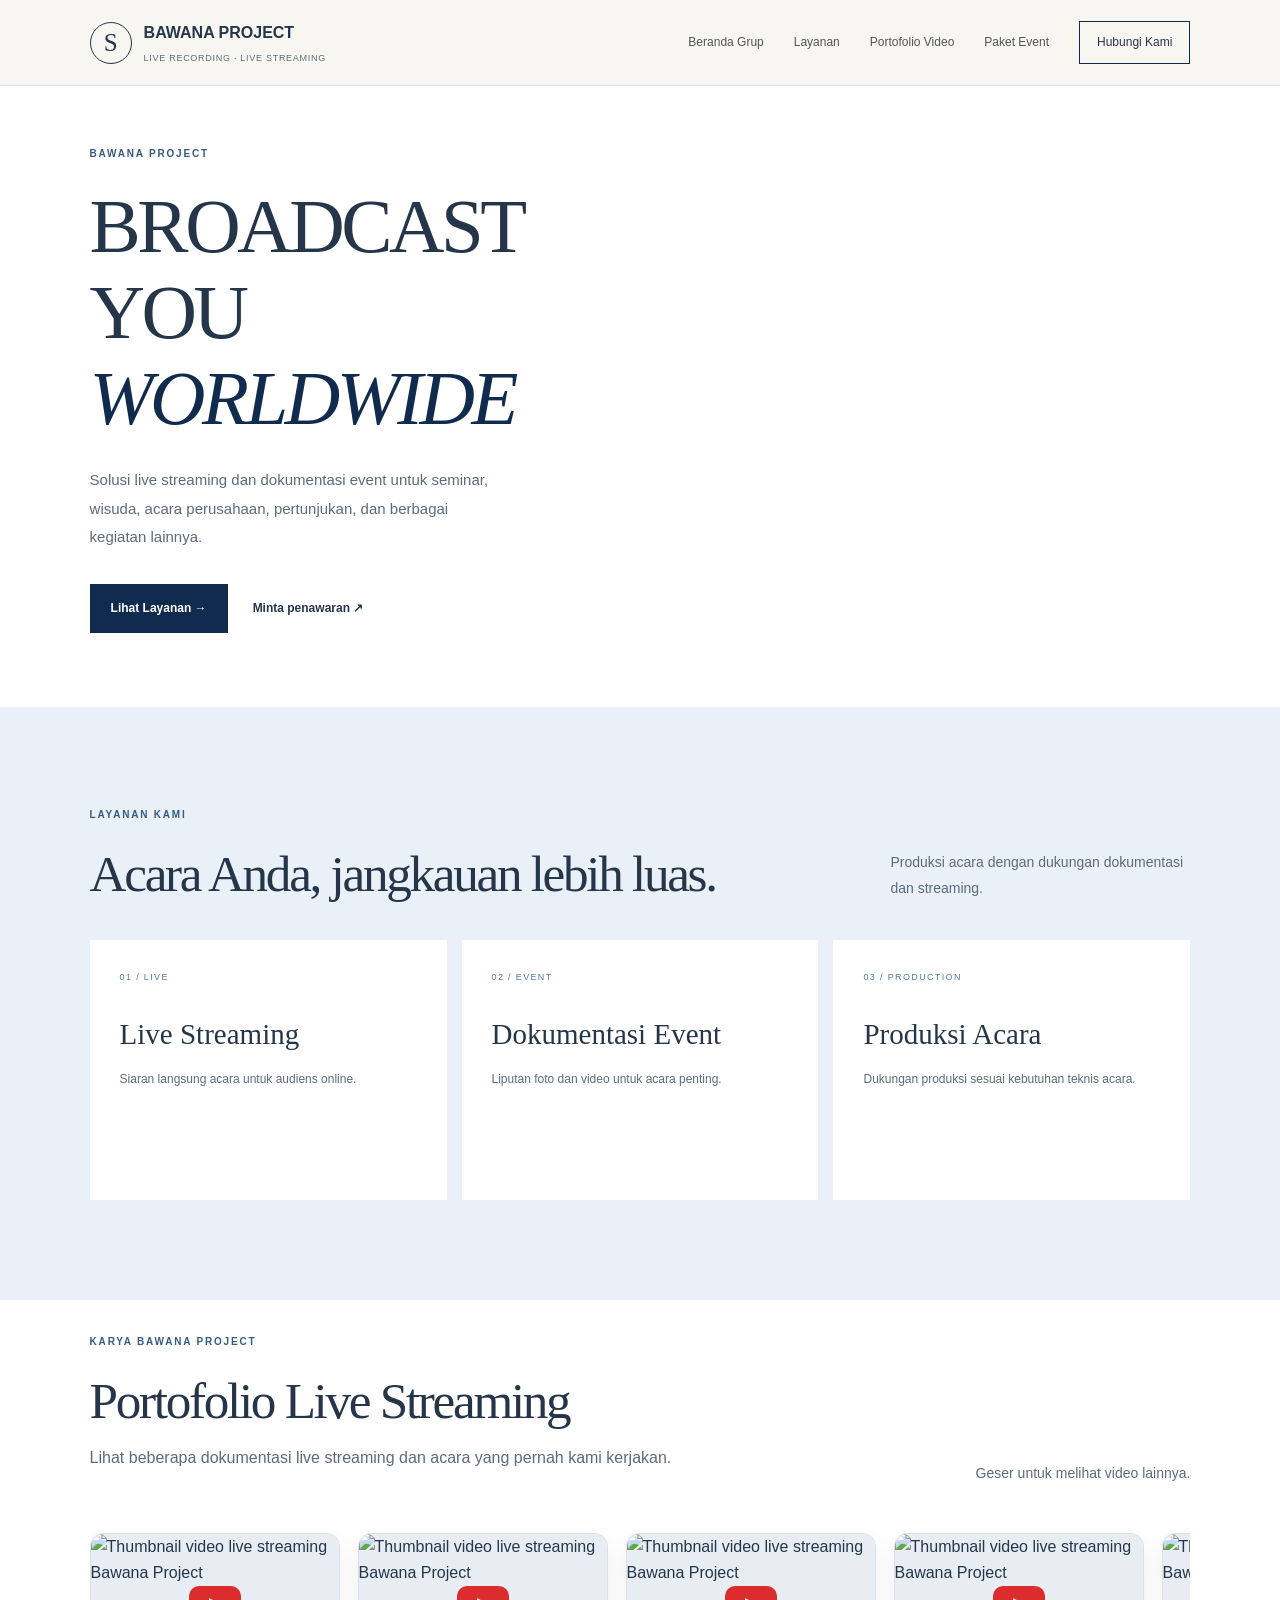
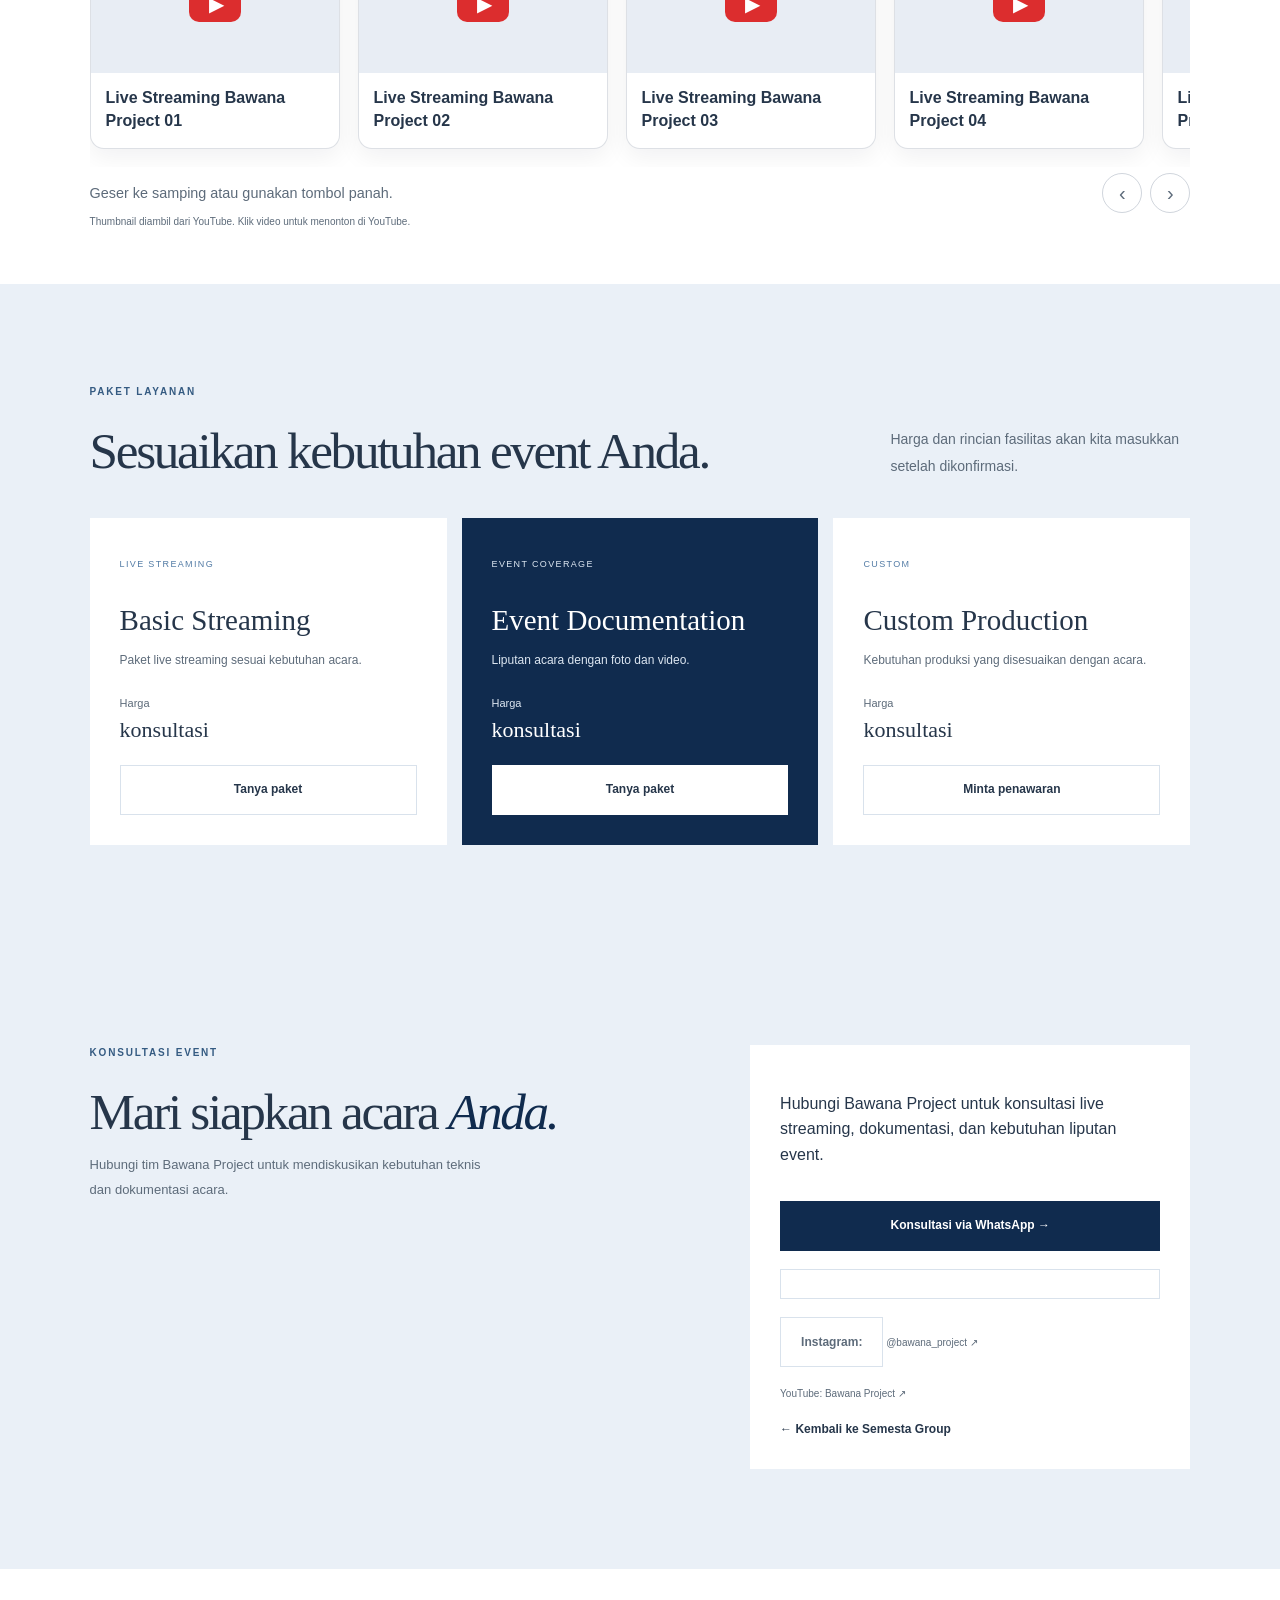
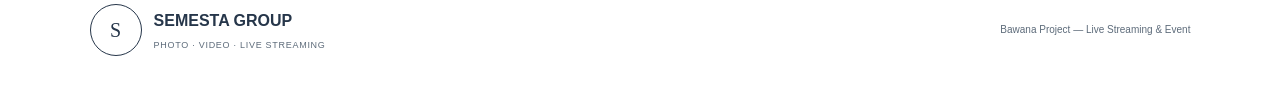
==== bawana-project.html @ 91c301d4 "Update bawana-project.html" ====
<!DOCTYPE html>
<html lang="id">
<head>
  <meta charset="UTF-8">
  <meta name="viewport" content="width=device-width, initial-scale=1.0">
  <meta name="description" content="Bawana Project — layanan live streaming dan dokumentasi event.">
  <title>Bawana Project | Semesta Group</title>
  <link rel="stylesheet" href="style.css">

  <style>
    /* Portofolio YouTube Bawana Project */
    .youtube-portfolio { padding-top: 34px; padding-bottom: 54px; }
    .youtube-portfolio .video-intro { max-width: 620px; color: var(--muted, #667085); }
    .youtube-carousel {
      display: grid;
      grid-auto-flow: column;
      grid-auto-columns: minmax(250px, 32%);
      gap: 18px;
      overflow-x: auto;
      overscroll-behavior-x: contain;
      scroll-snap-type: x mandatory;
      padding: 8px 2px 18px;
      scrollbar-width: thin;
      -webkit-overflow-scrolling: touch;
    }
    .youtube-card {
      min-width: 0;
      overflow: hidden;
      border: 1px solid rgba(100,116,139,.22);
      border-radius: 14px;
      background: var(--card, #fff);
      scroll-snap-align: start;
      box-shadow: 0 8px 24px rgba(15,23,42,.06);
      text-decoration: none;
      color: inherit;
      transition: transform .2s ease, box-shadow .2s ease;
    }
    .youtube-card:hover { transform: translateY(-3px); box-shadow: 0 12px 28px rgba(15,23,42,.12); }
    .youtube-thumb { position: relative; aspect-ratio: 16 / 9; background: #e8edf4; overflow: hidden; }
    .youtube-thumb img { display: block; width: 100%; height: 100%; object-fit: cover; }
    .youtube-play {
      position: absolute; left: 50%; top: 50%; transform: translate(-50%,-50%);
      display: grid; place-items: center; width: 52px; height: 36px;
      border-radius: 10px; background: rgba(220,38,38,.96); color: #fff;
      font-size: 20px; line-height: 1; padding-left: 3px;
    }
    .youtube-card-title { display: block; padding: 14px 15px 16px; font-weight: 600; line-height: 1.4; }
    .youtube-carousel-help { display: flex; align-items: center; justify-content: space-between; gap: 12px; margin-top: 6px; color: var(--muted, #667085); font-size: .9rem; }
    .youtube-arrows { display: flex; gap: 8px; }
    .youtube-arrow {
      width: 40px; height: 40px; border: 1px solid rgba(100,116,139,.3);
      border-radius: 50%; background: transparent; color: inherit; cursor: pointer; font-size: 20px;
    }
    .youtube-arrow:hover { background: rgba(100,116,139,.1); }
    @media (max-width: 760px) { .youtube-carousel { grid-auto-columns: minmax(245px, 78%); gap: 14px; } }
    @media (max-width: 420px) { .youtube-carousel { grid-auto-columns: 88%; } .youtube-portfolio { padding-top: 22px; padding-bottom: 36px; } }
  </style>

</head>
<body>
  <header class="site-header">
    <a class="brand" href="index.html">
      <span class="brand-mark">S</span>
      <span>
        <strong>BAWANA PROJECT</strong>
        <small>LIVE RECORDING · LIVE STREAMING</small>
      </span>
    </a>
    <nav class="nav">
      <a href="index.html">Beranda Grup</a>
      <a href="#layanan">Layanan</a>
      <a href="#video-portfolio">Portofolio Video</a>
      <a href="#paket">Paket Event</a>
      <a href="#kontak" class="nav-cta">Hubungi Kami</a>
    </nav>
  </header>

  <main>
    <section class="hero" id="home">
      <div class="hero-copy">
        <p class="eyebrow">BAWANA PROJECT</p>
        <h1>BROADCAST YOU <em>WORLDWIDE</em></h1>
        <p class="hero-text">
          Solusi live streaming dan dokumentasi event untuk seminar,
          wisuda, acara perusahaan, pertunjukan, dan berbagai kegiatan lainnya.
        </p>
        <div class="hero-actions">
          <a class="button button-dark" href="#paket">Lihat Layanan →</a>
          <a class="text-link" href="#kontak">Minta penawaran ↗</a>
        </div>
      </div>
    </section>

    <section class="services section-wrap" id="layanan">
      <div class="section-heading">
        <div>
          <p class="eyebrow">LAYANAN KAMI</p>
          <h2>Acara Anda, jangkauan lebih luas.</h2>
        </div>
        <p>Produksi acara dengan dukungan dokumentasi dan streaming.</p>
      </div>
      <div class="service-grid">
        <article class="service-card">
          <span class="service-number">01 / LIVE</span>
          <h3>Live Streaming</h3>
          <p>Siaran langsung acara untuk audiens online.</p>
        </article>
        <article class="service-card">
          <span class="service-number">02 / EVENT</span>
          <h3>Dokumentasi Event</h3>
          <p>Liputan foto dan video untuk acara penting.</p>
        </article>
        <article class="service-card">
          <span class="service-number">03 / PRODUCTION</span>
          <h3>Produksi Acara</h3>
          <p>Dukungan produksi sesuai kebutuhan teknis acara.</p>
        </article>
      </div>
    </section>


    <section class="youtube-portfolio section-wrap" id="video-portfolio">
      <div class="section-heading">
        <div>
          <p class="eyebrow">KARYA BAWANA PROJECT</p>
          <h2>Portofolio Live Streaming</h2>
          <p class="video-intro">Lihat beberapa dokumentasi live streaming dan acara yang pernah kami kerjakan.</p>
        </div>
        <p>Geser untuk melihat video lainnya.</p>
      </div>

      <div class="youtube-carousel" id="bawana-youtube-carousel" aria-label="Carousel video YouTube Bawana Project">
        <a class="youtube-card" href="https://www.youtube.com/live/eE0LtOuJT6Q" target="_blank" rel="noopener noreferrer" aria-label="Tonton video Bawana Project 1 di YouTube">
          <div class="youtube-thumb"><img src="https://i.ytimg.com/vi/eE0LtOuJT6Q/hqdefault.jpg" alt="Thumbnail video live streaming Bawana Project" loading="lazy"><span class="youtube-play" aria-hidden="true">▶</span></div>
          <span class="youtube-card-title">Live Streaming Bawana Project 01</span>
        </a>
        <a class="youtube-card" href="https://www.youtube.com/live/5gT1hQcssfA" target="_blank" rel="noopener noreferrer" aria-label="Tonton video Bawana Project 2 di YouTube">
          <div class="youtube-thumb"><img src="https://i.ytimg.com/vi/5gT1hQcssfA/hqdefault.jpg" alt="Thumbnail video live streaming Bawana Project" loading="lazy"><span class="youtube-play" aria-hidden="true">▶</span></div>
          <span class="youtube-card-title">Live Streaming Bawana Project 02</span>
        </a>
        <a class="youtube-card" href="https://www.youtube.com/live/FMZ47CprD5A" target="_blank" rel="noopener noreferrer" aria-label="Tonton video Bawana Project 3 di YouTube">
          <div class="youtube-thumb"><img src="https://i.ytimg.com/vi/FMZ47CprD5A/hqdefault.jpg" alt="Thumbnail video live streaming Bawana Project" loading="lazy"><span class="youtube-play" aria-hidden="true">▶</span></div>
          <span class="youtube-card-title">Live Streaming Bawana Project 03</span>
        </a>
        <a class="youtube-card" href="https://www.youtube.com/live/AL-hI0EH97g" target="_blank" rel="noopener noreferrer" aria-label="Tonton video Bawana Project 4 di YouTube">
          <div class="youtube-thumb"><img src="https://i.ytimg.com/vi/AL-hI0EH97g/hqdefault.jpg" alt="Thumbnail video live streaming Bawana Project" loading="lazy"><span class="youtube-play" aria-hidden="true">▶</span></div>
          <span class="youtube-card-title">Live Streaming Bawana Project 04</span>
        </a>
        <a class="youtube-card" href="https://www.youtube.com/live/_Sm9n9wt8pc" target="_blank" rel="noopener noreferrer" aria-label="Tonton video Bawana Project 5 di YouTube">
          <div class="youtube-thumb"><img src="https://i.ytimg.com/vi/_Sm9n9wt8pc/hqdefault.jpg" alt="Thumbnail video live streaming Bawana Project" loading="lazy"><span class="youtube-play" aria-hidden="true">▶</span></div>
          <span class="youtube-card-title">Live Streaming Bawana Project 05</span>
        </a>
        <a class="youtube-card" href="https://www.youtube.com/live/LQmmUTZs708" target="_blank" rel="noopener noreferrer" aria-label="Tonton video Bawana Project 6 di YouTube">
          <div class="youtube-thumb"><img src="https://i.ytimg.com/vi/LQmmUTZs708/hqdefault.jpg" alt="Thumbnail video live streaming Bawana Project" loading="lazy"><span class="youtube-play" aria-hidden="true">▶</span></div>
          <span class="youtube-card-title">Live Streaming Bawana Project 06</span>
        </a>
      </div>
      <div class="youtube-carousel-help">
        <span>Geser ke samping atau gunakan tombol panah.</span>
        <div class="youtube-arrows">
          <button class="youtube-arrow" type="button" data-scroll="-1" aria-label="Geser video ke kiri">‹</button>
          <button class="youtube-arrow" type="button" data-scroll="1" aria-label="Geser video ke kanan">›</button>
        </div>
      </div>
      <p class="form-note">Thumbnail diambil dari YouTube. Klik video untuk menonton di YouTube.</p>
    </section>

    <section class="packages section-wrap" id="paket">
      <div class="section-heading">
        <div>
          <p class="eyebrow">PAKET LAYANAN</p>
          <h2>Sesuaikan kebutuhan event Anda.</h2>
        </div>
        <p>Harga dan rincian fasilitas akan kita masukkan setelah dikonfirmasi.</p>
      </div>
      <div class="package-grid">
        <article class="package-card">
          <p class="package-type">LIVE STREAMING</p>
          <h3>Basic Streaming</h3>
          <p class="package-desc">Paket live streaming sesuai kebutuhan acara.</p>
          <div class="price">Harga <strong>konsultasi</strong></div>
          <a class="button button-outline" href="#kontak">Tanya paket</a>
        </article>
        <article class="package-card featured">
          <p class="package-type">EVENT COVERAGE</p>
          <h3>Event Documentation</h3>
          <p class="package-desc">Liputan acara dengan foto dan video.</p>
          <div class="price">Harga <strong>konsultasi</strong></div>
          <a class="button button-light" href="#kontak">Tanya paket</a>
        </article>
        <article class="package-card">
          <p class="package-type">CUSTOM</p>
          <h3>Custom Production</h3>
          <p class="package-desc">Kebutuhan produksi yang disesuaikan dengan acara.</p>
          <div class="price">Harga <strong>konsultasi</strong></div>
          <a class="button button-outline" href="#kontak">Minta penawaran</a>
        </article>
      </div>
    </section>

    <section class="contact section-wrap" id="kontak">
      <div class="contact-copy">
        <p class="eyebrow">KONSULTASI EVENT</p>
        <h2>Mari siapkan acara <em>Anda.</em></h2>
        <p>Hubungi tim Bawana Project untuk mendiskusikan kebutuhan teknis dan dokumentasi acara.</p>
      </div>
      <div class="booking-form">
  <p>
    Hubungi Bawana Project untuk konsultasi live streaming,
    dokumentasi, dan kebutuhan liputan event.
  </p>

  <a class="button button-dark"
     href="https://wa.me/6285973272829?text=Halo%20Bawana%20Project%2C%20saya%20ingin%20konsultasi%20layanan%20live%20streaming%20atau%20liputan%20event."
     target="_blank"
     rel="noopener noreferrer">
    Konsultasi via WhatsApp →
  </a>

  <a class="button button-outline" href="index.html">
    
<p class="form-note">
  Instagram:
  <a href="https://www.instagram.com/bawana_project/"
     target="_blank" rel="noopener noreferrer">
    @bawana_project ↗
  </a>
</p>

<p class="form-note">
  YouTube:
  <a href="https://youtube.com/@bawanapro?si=ebQYCK9E2S5yiEsi"
     target="_blank" rel="noopener noreferrer">
    Bawana Project ↗
  </a>
</p>
<!-- Tombol kembali -->
  <a class="text-link" href="index.html">
    ← Kembali ke Semesta Group
  </a>
</div>
    </section>
  </main>

  <footer class="site-footer">
    <a class="brand brand-footer" href="index.html">
      <span class="brand-mark">S</span>
      <span><strong>SEMESTA GROUP</strong><small>PHOTO · VIDEO · LIVE STREAMING</small></span>
    </a>
    <p>Bawana Project — Live Streaming & Event</p>
  </footer>

  <script>
    (function () {
      const carousel = document.getElementById('bawana-youtube-carousel');
      if (!carousel) return;
      document.querySelectorAll('.youtube-arrow').forEach(function (button) {
        button.addEventListener('click', function () {
          const firstCard = carousel.querySelector('.youtube-card');
          const amount = firstCard ? firstCard.getBoundingClientRect().width + 18 : 300;
          carousel.scrollBy({ left: Number(button.dataset.scroll) * amount, behavior: 'smooth' });
        });
      });
    })();
  </script>

</body>
</html>
---- style.css ----
*{box-sizing:border-box} :root{--ink:#26364A;--muted:#5D6B7A;--paper:#FFFFFF;--white:#fff;--accent:#102B4E;--line:#D9E2EC;--serif:"Playfair Display",Georgia,serif;--sans:"DM Sans",Arial,sans-serif}html{scroll-behavior:smooth;scroll-padding-top:90px}body{margin:0;background:var(--paper);color:var(--ink);font-family:var(--sans);line-height:1.6}a{color:inherit;text-decoration:none}.site-header{height:86px;padding:0 7vw;display:flex;align-items:center;justify-content:space-between;border-bottom:1px solid var(--line);background:rgba(247,246,241,.95);position:sticky;top:0;z-index:20;backdrop-filter:blur(12px)}.brand{display:flex;align-items:center;gap:12px}.brand-mark{width:42px;height:42px;display:grid;place-items:center;border:1px solid var(--ink);border-radius:50%;font-family:var(--serif);font-size:25px}.
.brand strong {
  display: block;
  font-size: 22px;
  font-weight: 700;
  line-height: 1.2;
  letter-spacing: .10em;
  color: #102B4E;
}

.brand small {
  display: block;
  font-size: 9px;
  color: #5D6B7A;
  margin-top: 6px;
  line-height: 1.5;
  letter-spacing: .08em;
}
.nav{display:flex;align-items:center;gap:30px;font-size:12px}.nav a:not(.nav-cta){color:#53564f}.nav a:hover,.text-link:hover{opacity:.65}.nav-cta{border:1px solid var(--ink);padding:11px 17px}.menu-toggle{display:none;border:0;background:none;font-size:25px}.hero{display:grid;grid-template-columns:1fr 1fr;min-height:620px;padding:60px 7vw 74px;gap:7%;align-items:center}.hero-copy{max-width:540px}.eyebrow{font-size:10px;letter-spacing:.18em;font-weight:700;color:#6d7564;margin:0 0 22px}.eyebrow span,.label-dot{display:inline-block;width:7px;height:7px;background:#8d9b7b;border-radius:50%;margin-right:8px}.hero h1,.intro h2,.section-heading h2,.testimonial h2,.contact h2,.location-band h2{font-family:var(--serif);font-weight:500;letter-spacing:-.045em;line-height:1.12}.hero h1{font-size:clamp(48px,6vw,82px);margin:0 0 24px}.hero h1 em,.intro h2 em,.contact h2 em{font-weight:500;color:#7d8b6d}.hero-text{font-size:15px;line-height:1.9;color:var(--muted);max-width:400px}.hero-actions{display:flex;align-items:center;gap:25px;margin-top:32px}.button{display:inline-flex;align-items:center;justify-content:center;gap:20px;padding:14px 20px;font-family:var(--sans);font-size:12px;font-weight:600;border:1px solid transparent;cursor:pointer;transition:transform .2s,background .2s}.button:hover{transform:translateY(-2px)}.button-dark{background:var(--ink);color:white}.button-light{background:var(--paper);color:var(--ink)}.button-outline{border-color:var(--line);background:transparent}.text-link{font-size:12px;font-weight:600}.hero-note{display:flex;align-items:center;gap:13px;margin-top:55px;font-size:9px;letter-spacing:.16em;color:var(--muted)}.note-line{width:35px;height:1px;background:#9a9d92}.hero-art{position:relative;padding:0 18px 22px 0}.hero-image{width:100%;height:470px;object-fit:cover;display:block;filter:saturate(.8)}.hero-art:after{content:"";position:absolute;right:0;bottom:0;width:70%;height:70%;border:1px solid #b7bcae;z-index:-1}.image-label{position:absolute;bottom:0;left:-18px;background:var(--white);padding:14px 18px;font-size:9px;letter-spacing:.12em}.hero-stamp{position:absolute;top:22px;right:-18px;background:#b9c4ab;color:#30382b;border-radius:50%;width:74px;height:74px;display:grid;place-content:center;text-align:center;font-family:var(--serif);font-size:30px;line-height:.85;transform:rotate(10deg)}.hero-stamp small{font:7px var(--sans);letter-spacing:.15em;margin-top:7px}.section-wrap{padding:100px 7vw}.intro{border-top:1px solid var(--line);border-bottom:1px solid var(--line)}.intro-grid{display:grid;grid-template-columns:1.1fr .8fr;gap:12%;align-items:end}.intro h2,.section-heading h2,.testimonial h2,.contact h2,.location-band h2{font-size:clamp(34px,4vw,54px);margin:0}.intro-grid>p,.section-heading>p{color:var(--muted);font-size:14px;line-height:1.9;margin:0}.services{background:#eeeee7}.section-heading{display:flex;align-items:end;justify-content:space-between;gap:35px;margin-bottom:38px}.section-heading>p{max-width:300px}.service-grid{display:grid;grid-template-columns:repeat(3,1fr);gap:15px}.service-card{background:var(--paper);padding:30px;min-height:260px;display:flex;flex-direction:column}.service-number,.package-type{font-size:9px;letter-spacing:.15em;color:#7c856e}.service-card h3,.package-card h3{font-family:var(--serif);font-size:29px;font-weight:500;margin:27px 0 10px}.service-card p,.package-desc{font-size:12px;line-height:1.9;color:var(--muted);margin:0 0 24px}.service-card a{font-size:11px;font-weight:700;margin-top:auto}.portfolio-grid{display:grid;grid-template-columns:1.15fr 1fr 1fr;gap:17px}.work{position:relative;min-height:270px;overflow:hidden;background:#ddd}.work-tall{min-height:470px;grid-row:span 2}.work img{width:100%;height:100%;min-height:270px;position:absolute;inset:0;object-fit:cover;transition:transform .5s;filter:saturate(.78)}.work-tall img{min-height:470px}.work:hover img{transform:scale(1.04)}.work:after{content:"";position:absolute;inset:35% 0 0;background:linear-gradient(transparent,rgba(0,0,0,.65))}.work-caption{position:absolute;bottom:22px;left:22px;z-index:1;color:white}.work-caption span{font-size:9px;letter-spacing:.15em}.work-caption h3{font-family:var(--serif);font-weight:500;font-size:23px;margin:5px 0 0}.packages{background:#eeeee7}.package-grid{display:grid;grid-template-columns:repeat(3,1fr);gap:15px}.package-card{background:var(--paper);padding:30px;min-height:300px;display:flex;flex-direction:column}.package-card h3{margin:17px 0 8px}.price{font-size:11px;color:var(--muted);margin-top:auto;margin-bottom:18px}.price strong{display:block;font-size:22px;color:var(--ink);font-family:var(--serif);font-weight:500}.package-card .button{width:100%}.package-card.featured{background:#273027;color:white}.featured .package-type,.featured .package-desc,.featured .price{color:#c7cdbf}.featured .price strong{color:white}.testimonial{text-align:center}.testimonial h2{max-width:700px;margin:0 auto 35px}.quote-card{max-width:650px;margin:auto;padding:38px 30px;background:#eeeee7}.quote-mark{font:60px var(--serif);color:#879477;line-height:1}.quote-card blockquote{font:22px/1.6 var(--serif);margin:10px 0 20px}.quote-author{font-size:11px;font-weight:700}.quote-author span{font-weight:400;color:var(--muted)}.small-note{font-size:10px;color:var(--muted);margin-top:15px}.contact{background:#e8e9e0;display:grid;grid-template-columns:1fr .8fr;gap:10%;align-items:start}.contact-copy>p:not(.eyebrow){font-size:13px;color:var(--muted);max-width:400px;line-height:1.9}.contact-details{display:flex;gap:40px;margin-top:40px;flex-wrap:wrap}.contact-details p{margin:0}.contact-details span,.contact-details strong{display:block}.contact-details span{font-size:9px;letter-spacing:.14em;color:#6d7564;margin-bottom:7px}.contact-details strong{font-size:12px}.booking-form{background:var(--paper);padding:30px;display:grid;gap:18px}.booking-form label{font-size:11px;font-weight:600;display:grid;gap:8px}.booking-form input,.booking-form select,.booking-form textarea{width:100%;font:12px var(--sans);padding:12px;border:1px solid var(--line);background:#fff;color:var(--ink);border-radius:0}.booking-form input:focus,.booking-form select:focus,.booking-form textarea:focus{outline:1px solid #89957b}.form-submit{width:100%}.form-note{font-size:10px;color:var(--muted);margin:0;line-height:1.7}.location-band{padding:55px 7vw;background:#293128;color:white;display:flex;align-items:center;justify-content:space-between;gap:25px}.location-band .eyebrow{color:#c7d0bc}.location-band h2{font-size:36px}.location-band p:not(.eyebrow){color:#c6c9c1;font-size:12px}.site-footer{padding:35px 7vw;display:flex;align-items:center;justify-content:space-between;gap:20px;flex-wrap:wrap}.brand-footer .brand-mark{width:52px;height:52px;font-size:20px}.site-footer>p,.site-footer>span{font-size:10px;color:var(--muted)}@media(max-width:850px){.site-header{padding:0 5vw;height:75px}.menu-toggle{display:block}.nav{display:none;position:absolute;top:74px;left:0;right:0;background:var(--paper);padding:22px 5vw 28px;flex-direction:column;align-items:stretch;gap:20px;border-bottom:1px solid var(--line)}.nav.open{display:flex}.nav-cta{text-align:center}.hero{grid-template-columns:1fr;padding:50px 6vw 65px;gap:45px}.hero-copy{max-width:650px}.hero h1{font-size:clamp(48px,11vw,72px)}.hero-art{max-width:650px;width:100%;margin:auto}.hero-image{height:430px}.section-wrap{padding:70px 6vw}.intro-grid,.contact{grid-template-columns:1fr;gap:25px}.section-heading{align-items:start;flex-direction:column;gap:14px}.service-grid,.package-grid{grid-template-columns:1fr}.service-card{min-height:220px}.portfolio-grid{grid-template-columns:1fr 1fr}.work-tall{grid-row:span 1;min-height:320px}.work-tall img{min-height:320px}.location-band{padding:45px 6vw}.site-footer{padding:30px 6vw}}@media(max-width:520px){.hero{padding-top:40px}.hero-image{height:340px}.hero-actions{gap:17px;flex-wrap:wrap}.hero-note{margin-top:35px}.portfolio-grid{grid-template-columns:1fr}.work,.work-tall{min-height:340px}.work img,.work-tall img{min-height:340px}.section-wrap{padding:60px 6vw}.intro h2,.section-heading h2,.testimonial h2,.contact h2{font-size:38px}.contact-details{gap:20px;flex-direction:column}.booking-form{padding:22px}.location-band{align-items:flex-start;flex-direction:column}.site-footer{align-items:flex-start;flex-direction:column;gap:12px}.quote-card blockquote{font-size:19px}}


/* SEMESTA GROUP — tema biru tua dan putih */
.eyebrow{color:#355B82}
.eyebrow span,.label-dot{background:#527BA5}
.hero h1 em,.intro h2 em,.contact h2 em{color:#102B4E}
.button-dark{background:#102B4E;color:#fff}
.button-dark:hover{background:#23466F}
.hero-art:after{border-color:#AABBD0}
.hero-stamp{background:#EAF0F7;color:#102B4E}
.services,.packages,.quote-card{background:#EAF0F7}
.service-number,.package-type{color:#527BA5}
.package-card.featured{background:#102B4E;color:#fff}
.featured .package-type,.featured .package-desc,.featured .price{color:#DCE6F1}
.featured .price strong{color:#fff}
.quote-mark{color:#527BA5}
.contact{background:#EAF0F7}
.contact-details span{color:#355B82}
.booking-form input:focus,.booking-form select:focus,.booking-form textarea:focus{outline:1px solid #527BA5}
.location-band{background:#102B4E;color:#fff}
.location-band .eyebrow{color:#DCE6F1}
.location-band p:not(.eyebrow){color:#DCE6F1}
.nav-cta{border-color:#102B4E}
@media(max-width:850px){.nav{background:#fff}}

/* ===== WARNA KARTU 3 BRAND SEMESTA ===== */

/* Semesta Home Studio - Biru Muda */
.brand-grid .package-card:nth-child(1) {
  background: #DCEBFA;
  color: #26364A;
}

/* Semesta Pictures - Abu-abu */
.brand-grid .package-card:nth-child(2) {
  background: #E5E7EB;
  color: #26364A;
}

/* Bawana Project - Kuning Soft */
.brand-grid .package-card:nth-child(3) {
  background: #F8EDC9;
  color: #26364A;
}

/* Samakan warna teks seluruh kartu */
.brand-grid .package-card h3,
.brand-grid .package-card p,
.brand-grid .package-card .package-type {
  color: #26364A;
}

/* Tombol kartu */
.brand-grid .package-card .button {
  background: rgba(255, 255, 255, 0.7);
  color: #26364A;
  border: 1px solid rgba(38, 54, 74, 0.2);
}

/* Logo utama Semesta Pictures */
.hero-brand-logo {
  display: flex;
  justify-content: center;
  align-items: center;
  width: 100%;
  margin: 20px auto 0;
  padding: 20px;
}

.hero-brand-logo img {
  display: block;
  width: min(100%, 620px);
  height: auto;
  object-fit: contain;
}

@media (max-width: 850px) {
  .hero-brand-logo {
    padding: 12px 0;
  }

  .hero-brand-logo img {
    width: min(100%, 460px);
  }
}

/* Media sosial Semesta Group */
.social-icons {
  display: flex;
  flex-wrap: wrap;
  align-items: center;
  gap: 18px;
  margin-top: 14px;
}

.social-icons a {
  display: inline-flex;
  align-items: center;
  gap: 8px;
  color: inherit;
  text-decoration: none;
  font-size: 14px;
  transition: opacity 0.2s ease;
}

.social-icons a:hover {
  opacity: 0.7;
}

.social-icons svg {
  flex-shrink: 0;
}

@media (max-width: 600px) {
  .social-icons {
    gap: 14px;
  }

  .social-icons a {
    font-size: 13px;
  }
}

/* Format harga dan fasilitas paket Home Studio */
.package-option {
  margin: 16px 0;
  padding-top: 12px;
  border-top: 1px solid rgba(128, 128, 128, 0.25);
}

.package-option h4 {
  margin: 0 0 8px;
  font-size: 15px;
  font-weight: 700;
}

.package-price {
  margin: 0 0 10px;
  font-size: 22px;
  font-weight: 700;
  line-height: 1.4;
}

.package-price span {
  font-size: 13px;
  font-weight: 400;
}

.package-option ul {
  margin: 0;
  padding-left: 20px;
}

.package-option li {
  margin-bottom: 7px;
  line-height: 1.6;
}

.package-desc {
  line-height: 1.6;
}

/* Perapian khusus kartu Self Photo dan Pre Wedding */
#paket .package-card:nth-child(1) .package-option,
#paket .package-card:nth-child(2) .package-option {
  margin: 14px 0;
  padding-top: 12px;
  border-top: 1px solid rgba(128, 128, 128, 0.25);
}

#paket .package-card:nth-child(1) .package-option h4,
#paket .package-card:nth-child(2) .package-option h4 {
  margin: 0 0 6px;
  font-size: 15px;
}

#paket .package-card:nth-child(1) .package-option ul,
#paket .package-card:nth-child(2) .package-option ul {
  padding-left: 20px;
}

#paket .package-card:nth-child(1) .package-option li,
#paket .package-card:nth-child(2) .package-option li {
  margin-bottom: 6px;
  line-height: 1.5;
}

/* SOP Editing dan Add-on versi ringkas */
.sop-compact {
  max-width: 1100px;
  margin-left: auto;
  margin-right: auto;
}

.sop-compact .section-heading {
  margin-bottom: 24px;
}

.sop-compact .section-heading h2,
.addon-heading h2 {
  font-size: clamp(26px, 3vw, 36px);
}

.sop-list {
  display: grid;
  grid-template-columns: repeat(2, minmax(0, 1fr));
  gap: 12px;
}

.sop-item {
  display: flex;
  align-items: flex-start;
  gap: 14px;
  padding: 16px;
  border: 1px solid rgba(128, 128, 128, 0.25);
  border-radius: 8px;
}

.sop-item > span {
  font-size: 12px;
  font-weight: 700;
  color: #54749a;
  padding-top: 3px;
}

.sop-item h3,
.addon-item h3 {
  font-size: 16px;
  margin: 0 0 5px;
}

.sop-item p,
.addon-item p {
  font-size: 13px;
  line-height: 1.5;
  margin: 0;
}

.addon-compact {
  margin-top: 28px;
}

.addon-heading {
  margin-bottom: 14px;
}

.addon-list {
  display: grid;
  grid-template-columns: repeat(2, minmax(0, 1fr));
  gap: 12px;
}

.addon-item {
  display: flex;
  align-items: center;
  justify-content: space-between;
  gap: 12px;
  padding: 16px;
  border: 1px solid rgba(128, 128, 128, 0.25);
  border-radius: 8px;
}

.addon-item strong {
  white-space: nowrap;
  font-size: 15px;
}

.addon-item small {
  font-size: 12px;
  font-weight: 400;
}

@media (max-width: 650px) {
  .sop-list,
  .addon-list {
    grid-template-columns: 1fr;
  }

  .sop-item,
  .addon-item {
    padding: 14px;
  }

  .addon-item h3 {
    font-size: 14px;
  }
}

/* Tabel harga cetak foto dan bingkai */
.print-price-section {
  max-width: 1100px;
  margin-left: auto;
  margin-right: auto;
}

.print-price-table-wrap {
  width: 100%;
  max-width: 720px;
  overflow-x: auto;
}

.print-price-table {
  width: 100%;
  border-collapse: collapse;
  font-size: 15px;
}

.print-price-table th,
.print-price-table td {
  padding: 13px 16px;
  text-align: left;
  border-bottom: 1px solid rgba(128, 128, 128, 0.25);
}

.print-price-table th {
  font-weight: 700;
  background: rgba(128, 128, 128, 0.08);
}

.print-price-table td:last-child,
.print-price-table th:last-child {
  text-align: right;
  white-space: nowrap;
}

.print-price-table tbody tr:hover {
  background: rgba(128, 128, 128, 0.06);
}

@media (max-width: 600px) {
  .print-price-table {
    font-size: 14px;
  }

  .print-price-table th,
  .print-price-table td {
    padding: 11px 10px;
  }
}

/* Tambahan waktu Self Photo / Photobox */
.extra-time-section {
  max-width: 1100px;
  margin-left: auto;
  margin-right: auto;
}

.extra-time-list {
  display: grid;
  grid-template-columns: repeat(3, minmax(0, 1fr));
  gap: 14px;
}

.extra-time-item {
  display: flex;
  align-items: center;
  justify-content: space-between;
  gap: 12px;
  padding: 18px;
  border: 1px solid rgba(128, 128, 128, 0.25);
  border-radius: 8px;
}

.extra-time-item h3 {
  margin: 0 0 5px;
  font-size: 16px;
}

.extra-time-item p {
  margin: 0;
  font-size: 13px;
  line-height: 1.5;
}

.extra-time-item strong {
  white-space: nowrap;
  font-size: 16px;
}

@media (max-width: 700px) {
  .extra-time-list {
    grid-template-columns: 1fr;
  }

  .extra-time-item {
    padding: 14px;
  }
}

/* Alur pemotretan */
.shooting-flow {
  max-width: 1100px;
  margin-left: auto;
  margin-right: auto;
}

.flow-list {
  display: grid;
  grid-template-columns: repeat(2, minmax(0, 1fr));
  gap: 12px;
}

.flow-item {
  display: flex;
  align-items: flex-start;
  gap: 14px;
  padding: 16px;
  border: 1px solid rgba(128, 128, 128, 0.25);
  border-radius: 8px;
}

.flow-number {
  display: flex;
  align-items: center;
  justify-content: center;
  flex: 0 0 34px;
  height: 34px;
  border-radius: 50%;
  background: #132f50;
  color: #ffffff;
  font-size: 12px;
  font-weight: 700;
}

.flow-item h3 {
  margin: 2px 0 6px;
  font-size: 16px;
}

.flow-item p {
  margin: 0;
  font-size: 13px;
  line-height: 1.6;
}

@media (max-width: 650px) {
  .flow-list {
    grid-template-columns: 1fr;
  }

  .flow-item {
    padding: 14px;
  }
}

.qris-section {
  max-width: 1100px;
  margin-left: auto;
  margin-right: auto;
}

.qris-grid {
  display: grid;
  grid-template-columns: repeat(2, minmax(0, 1fr));
  gap: 24px;
}

.qris-card {
  padding: 22px;
  border: 1px solid rgba(128, 128, 128, 0.25);
  border-radius: 12px;
  text-align: center;
}

.qris-card h3 {
  margin-top: 0;
  margin-bottom: 18px;
}

.qris-card img {
  display: block;
  width: 100%;
  max-width: 300px;
  height: auto;
  margin: 0 auto;
  object-fit: contain;
  background: #fff;
}

.qris-note {
  margin-top: 18px;
  text-align: center;
  line-height: 1.7;
  font-size: 14px;
}

@media (max-width: 650px) {
  .qris-grid {
    grid-template-columns: 1fr;
  }

  .qris-card {
    padding: 16px;
  }
}

.qris-security-note {
  margin-top: 24px;
  padding: 18px 22px;
  border: 1px solid rgba(128, 128, 128, 0.25);
  border-radius: 10px;
}

.qris-security-note h3 {
  margin-top: 0;
  margin-bottom: 10px;
  font-size: 17px;
}

.qris-security-note ul {
  margin-bottom: 0;
  padding-left: 20px;
}

.qris-security-note li {
  margin-bottom: 8px;
  line-height: 1.6;
}

.qris-security-note li:last-child {
  margin-bottom: 0;
}


/* Perbaikan logo Semesta Group di layar HP */

/* Logo Semesta Group — tampilan mobile */
@media (max-width: 650px) {
  .hero-art.hero-logo {
    display: flex;
    flex-direction: column;
    align-items: center;
    justify-content: flex-start;
    position: relative;
    width: 100%;
    max-width: 100%;
    min-width: 0;
    height: auto;
    min-height: 0;
    margin: 0 auto;
    padding: 12px;
    box-sizing: border-box;
    overflow: visible;
    border: none;
    outline: none;
    box-shadow: none;
  }

  .hero-art.hero-logo .hero-logo-image {
    display: block;
    position: static;
    width: 100%;
    max-width: 300px;
    height: auto;
    margin: 0 auto;
    transform: none;
    object-fit: contain;
  }

  .hero-art.hero-logo .hero-logo-caption {
    display: block;
    position: static;
    width: 100%;
    max-width: 300px;
    height: auto;
    margin: 10px auto 0;
    padding: 0;
    text-align: center;
    white-space: normal;
    overflow-wrap: break-word;
    transform: none;
    border: none;
    box-sizing: border-box;
  }
}


/* Hilangkan dekorasi bingkai foto pada area logo */
.hero-art.hero-logo::after {
  display: none;
  content: none;
}

.hero-art.hero-logo {
  position: relative;
  min-width: 0;
}

.hero-art.hero-logo .hero-logo-image {
  display: block;
  width: 100%;
  max-width: 460px;
  height: auto;
  margin: 0 auto;
  object-fit: contain;
}

.hero-art.hero-logo .hero-logo-caption {
  position: static;
  width: 100%;
  max-width: 460px;
  margin: 12px auto 0;
  text-align: center;
  overflow-wrap: break-word;
}

/* Penyesuaian logo untuk layar HP */
@media (max-width: 650px) {
  .hero-art.hero-logo {
    width: 100%;
    max-width: 100%;
    margin: 0 auto;
    padding: 0;
    overflow: visible;
  }

  .hero-art.hero-logo .hero-logo-image {
    max-width: 300px;
  }

  .hero-art.hero-logo .hero-logo-caption {
    max-width: 300px;
    margin-top: 10px;
    font-size: 11px;
    letter-spacing: 0.08em;
  }
}

/* Rapikan area logo Semesta Group di HP */
@media (max-width: 650px) {
  .hero > .image-label,
  .hero > .hero-stamp {
    display: none !important;
  }

  .hero-art.hero-logo {
    margin-top: 0;
    padding-top: 0;
  }

  .hero-art.hero-logo .hero-logo-image {
    width: 100%;
    max-width: 300px;
    margin: 0 auto;
  }

  .hero-art.hero-logo .hero-logo-caption {
    margin-top: 8px;
  }
}



/* SLIDER ULASAN SEMESTA GROUP */
.testimonial-heading {
  max-width: 760px;
  margin: 0 auto 34px;
}
.testimonial-heading .eyebrow { margin-bottom: 18px; }
.testimonial-heading h2 { margin-bottom: 16px; }
.testimonial-intro {
  max-width: 560px;
  margin: 0 auto;
  color: var(--muted);
  font-size: 14px;
}
.review-slider {
  max-width: 1040px;
  margin: 0 auto;
  overflow: hidden;
  text-align: left;
}
.review-track {
  display: flex;
  gap: 18px;
  transition: transform 650ms cubic-bezier(.22,.7,.25,1);
  will-change: transform;
}
.review-card {
  flex: 0 0 calc((100% - 36px) / 3);
  min-width: 0;
  padding: 25px;
  background: #F5F8FC;
  border: 1px solid #D9E4F0;
  border-radius: 12px;
  display: flex;
  flex-direction: column;
  min-height: 260px;
}
.review-topline {
  display: flex;
  align-items: center;
  gap: 11px;
}
.review-avatar {
  width: 42px;
  height: 42px;
  flex: 0 0 42px;
  display: grid;
  place-items: center;
  border-radius: 50%;
  background: #102B4E;
  color: #fff;
  font-family: var(--serif);
  font-size: 20px;
}
.review-person {
  display: flex;
  flex-direction: column;
  gap: 2px;
  min-width: 0;
}
.review-person strong { font-size: 12px; color: #102B4E; }
.review-person span { font-size: 10px; color: var(--muted); }
.google-mark {
  margin-left: auto;
  font: 700 22px Arial, sans-serif;
  color: #4285F4;
}
.review-stars {
  margin: 18px 0 10px;
  color: #E5A000;
  font-size: 18px;
  letter-spacing: 2px;
}
.review-text {
  margin: 0 0 18px;
  color: #34465B;
  font-size: 13px;
  line-height: 1.8;
}
.review-source {
  margin-top: auto;
  color: #6D7C8D;
  font-size: 10px;
  line-height: 1.5;
}
.review-controls {
  max-width: 1040px;
  margin: 22px auto 26px;
  display: flex;
  align-items: center;
  justify-content: space-between;
}
.review-dots, .review-arrows { display: flex; align-items: center; gap: 9px; }
.review-dot {
  width: 8px;
  height: 8px;
  padding: 0;
  border: 0;
  border-radius: 50%;
  background: #C5D1DF;
  cursor: pointer;
}
.review-dot.is-active { width: 23px; border-radius: 8px; background: #102B4E; }
.review-arrow {
  width: 38px;
  height: 38px;
  border: 1px solid #C9D6E5;
  border-radius: 50%;
  background: #fff;
  color: #102B4E;
  font-size: 20px;
  cursor: pointer;
  transition: background .2s, color .2s;
}
.review-arrow:hover { background: #102B4E; color: #fff; }
.review-google-button { margin-top: 2px; }
.testimonial .small-note { max-width: 640px; margin-left: auto; margin-right: auto; line-height: 1.7; }
@media (max-width: 850px) {
  .review-card { flex-basis: calc((100% - 18px) / 2); }
}
@media (max-width: 560px) {
  .review-card { flex-basis: 100%; padding: 22px; }
  .review-track { gap: 12px; }
  .review-controls { margin-top: 18px; }
  .testimonial-intro { font-size: 13px; }
}
@media (prefers-reduced-motion: reduce) {
  .review-track { transition: none; }
}

/* ===== TIGA LOGO BRAND ===== */

/* Logo kecil di header */
.brand-logos {
  display: flex;
  align-items: center;
  justify-content: center;
  gap: 12px;
}

.brand-logos img {
  display: block;
  width: auto;
  height: 42px;
  max-width: 30%;
  object-fit: contain;
}

/* Tiga logo besar di halaman utama */
.hero-logos {
  display: flex;
  align-items: center;
  justify-content: center;
  gap: 24px;
  width: 100%;
  flex-wrap: nowrap;
}

.hero-logos img {
  display: block;
  width: 30%;
  max-width: 240px;
  height: 180px;
  object-fit: contain;
}

/* Penyesuaian untuk HP */
@media (max-width: 600px) {
  .brand-logos {
    gap: 5px;
  }

  .brand-logos img {
    height: 28px;
    max-width: 31%;
  }

  .hero-logos {
    gap: 6px;
  }

  .hero-logos img {
    width: 32%;
    height: 95px;
    max-width: none;
  }
}

/* Logo Semesta Home Studio di header */
.brand-logo {
  display: block;
  width: 180px;
  height: 60px;
  object-fit: contain;
  object-position: left center;
}

@media (max-width: 600px) {
  .brand-logo {
    width: 135px;
    height: 46px;
  }
}



/* WATERMARK LOGO 3 BRAND */

.brand-grid .package-card {
  position: relative;
  overflow: hidden;
  isolation: isolate;
}

/* Logo watermark */
.brand-grid .package-card::before {
  content: "";
  position: absolute;
  width: 55px;
  height: 55px;
  top: 14px;
  right: 14px;

  background-repeat: no-repeat;
  background-position: center;
  background-size: contain;

  opacity: 0.70;
  z-index: 1;
  pointer-events: none;
}

/* Logo masing-masing brand */
.brand-grid .package-card:nth-child(1)::before {
  background-image: url("images/semesta-home-studio.webp");
}

.brand-grid .package-card:nth-child(2)::before {
  background-image: url("images/semesta-pictures.webp");
}

.brand-grid .package-card:nth-child(3)::before {
  background-image: url("images/bawana-project.webp");
}

/* Tulisan tetap di atas watermark */
.brand-grid .package-card > * {
  position: relative;
  z-index: 2;
}

/* Tampilan HP */
@media (max-width: 600px) {
  .brand-grid .package-card::before {
    width: 40px;
    height: 40px;
    top: 10px;
    right: 10px;
  }
}

/* Tampilan HP */
@media (max-width: 600px) {
  .brand-grid .package-card::before {
    width: 75px;
    height: 75px;
    top: 10px;
    right: 10px;
    opacity: 0.70;
  }
}
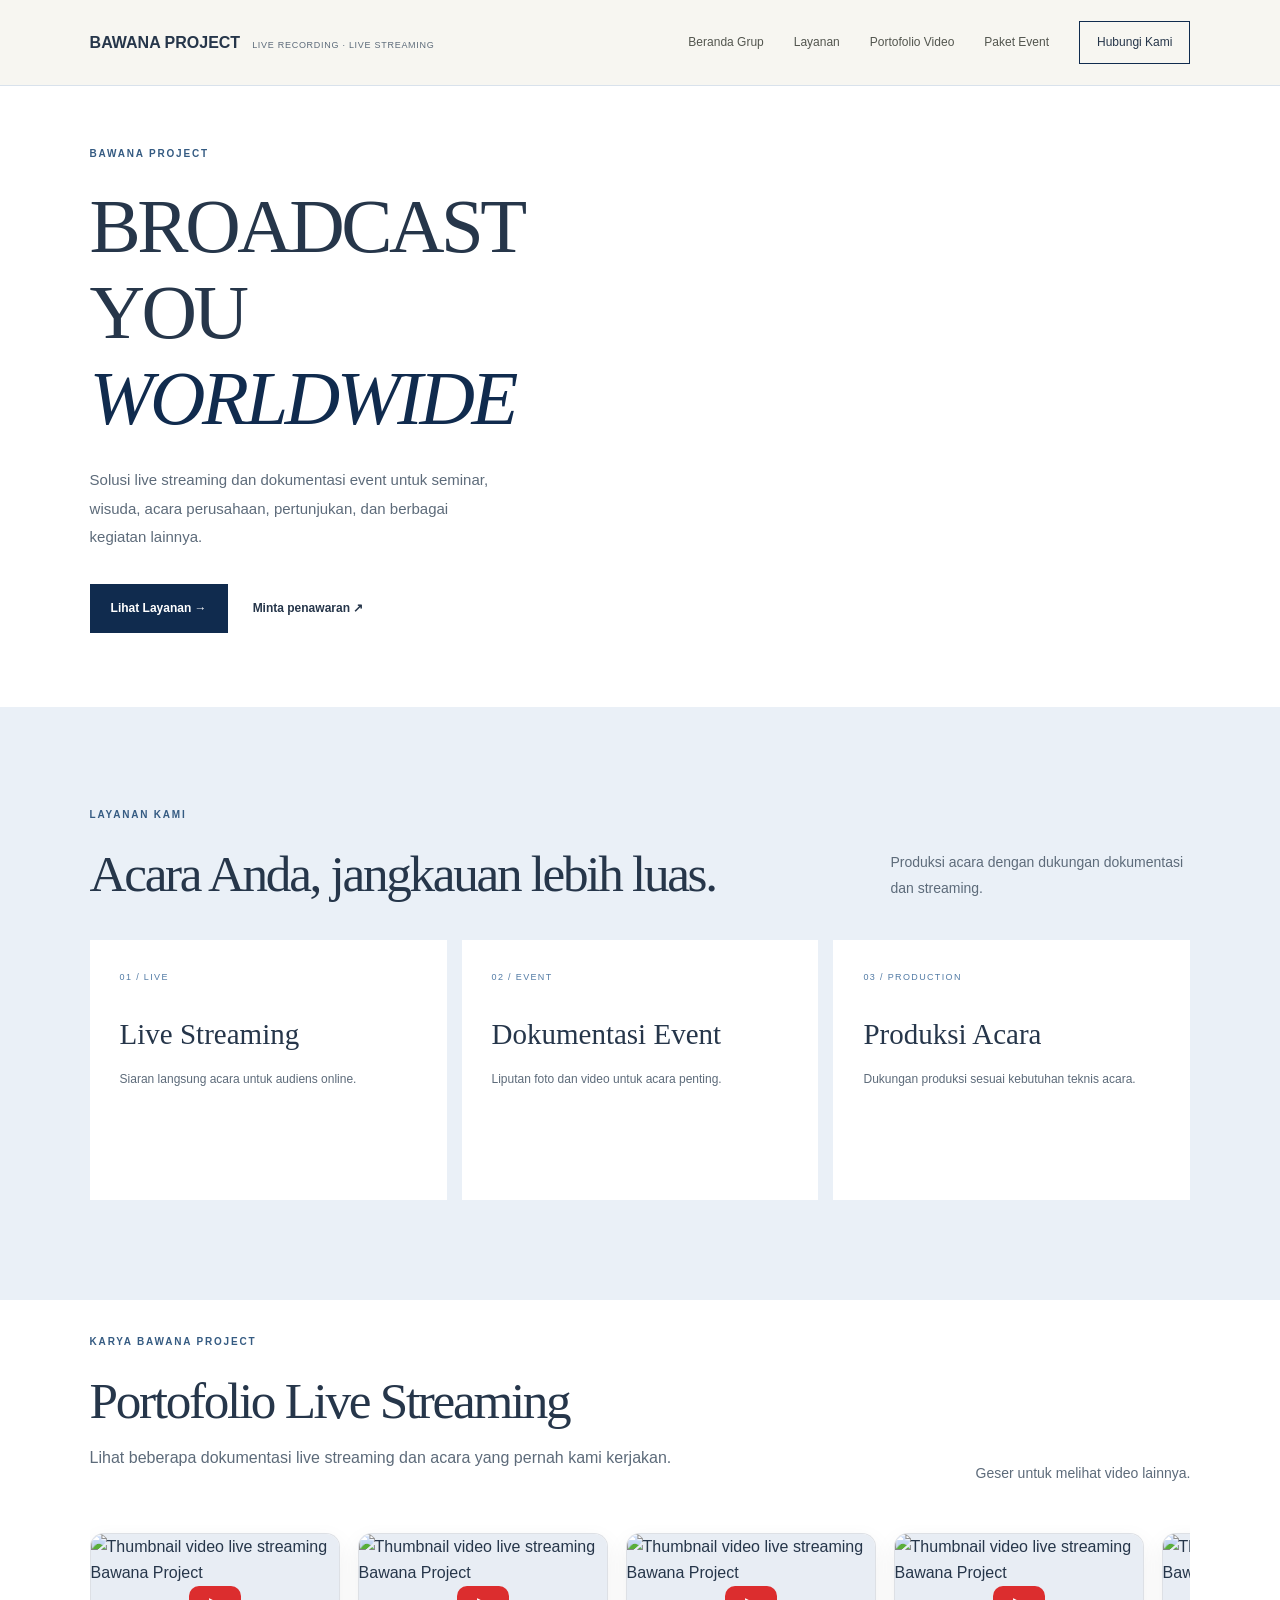
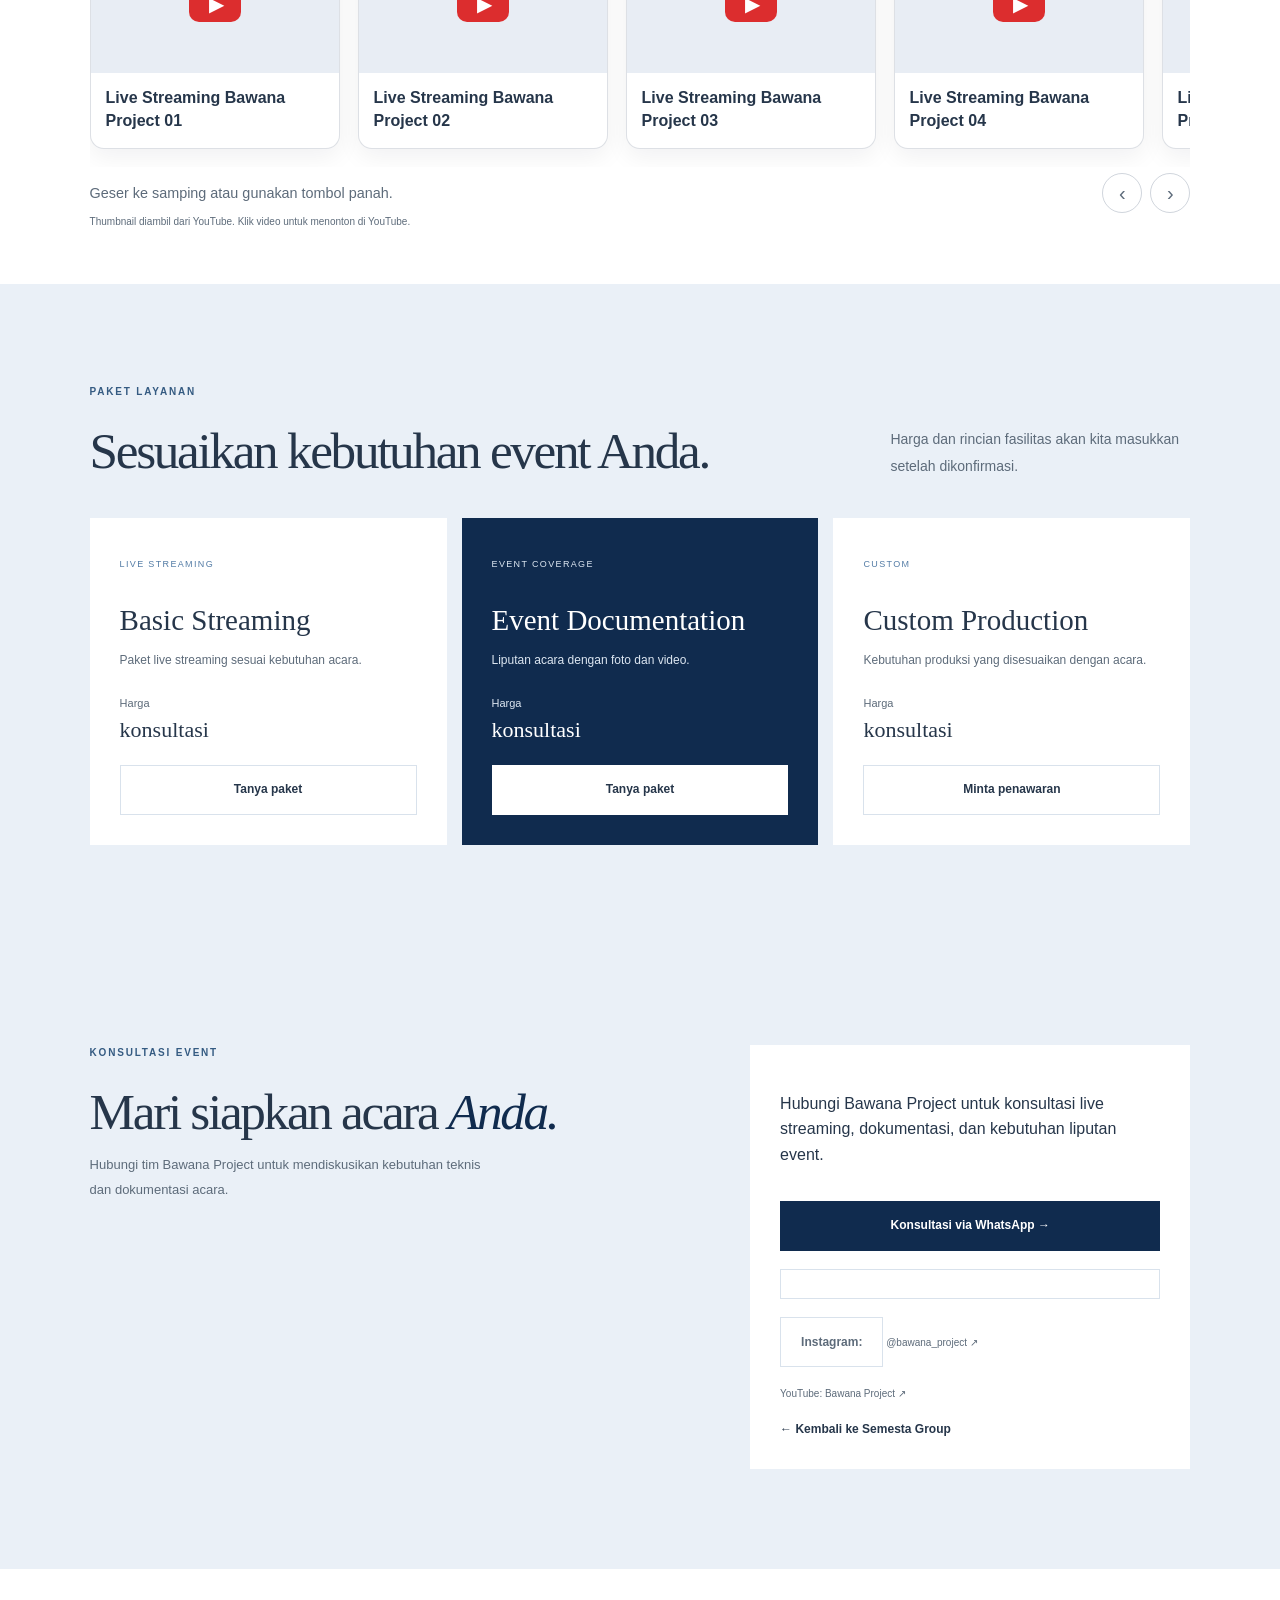
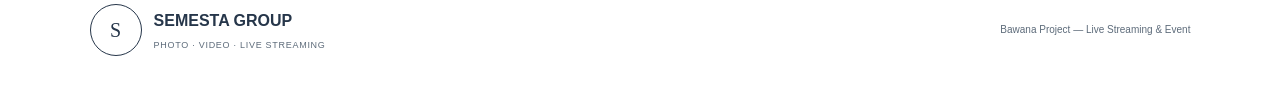
==== commit 3639bdd0: "Update bawana-project.html" ====
--- a/bawana-project.html
+++ b/bawana-project.html
@@ -61,8 +61,7 @@
 <body>
   <header class="site-header">
     <a class="brand" href="index.html">
-      <span class="brand-mark">S</span>
-      <span>
+      
         <strong>BAWANA PROJECT</strong>
         <small>LIVE RECORDING · LIVE STREAMING</small>
       </span>
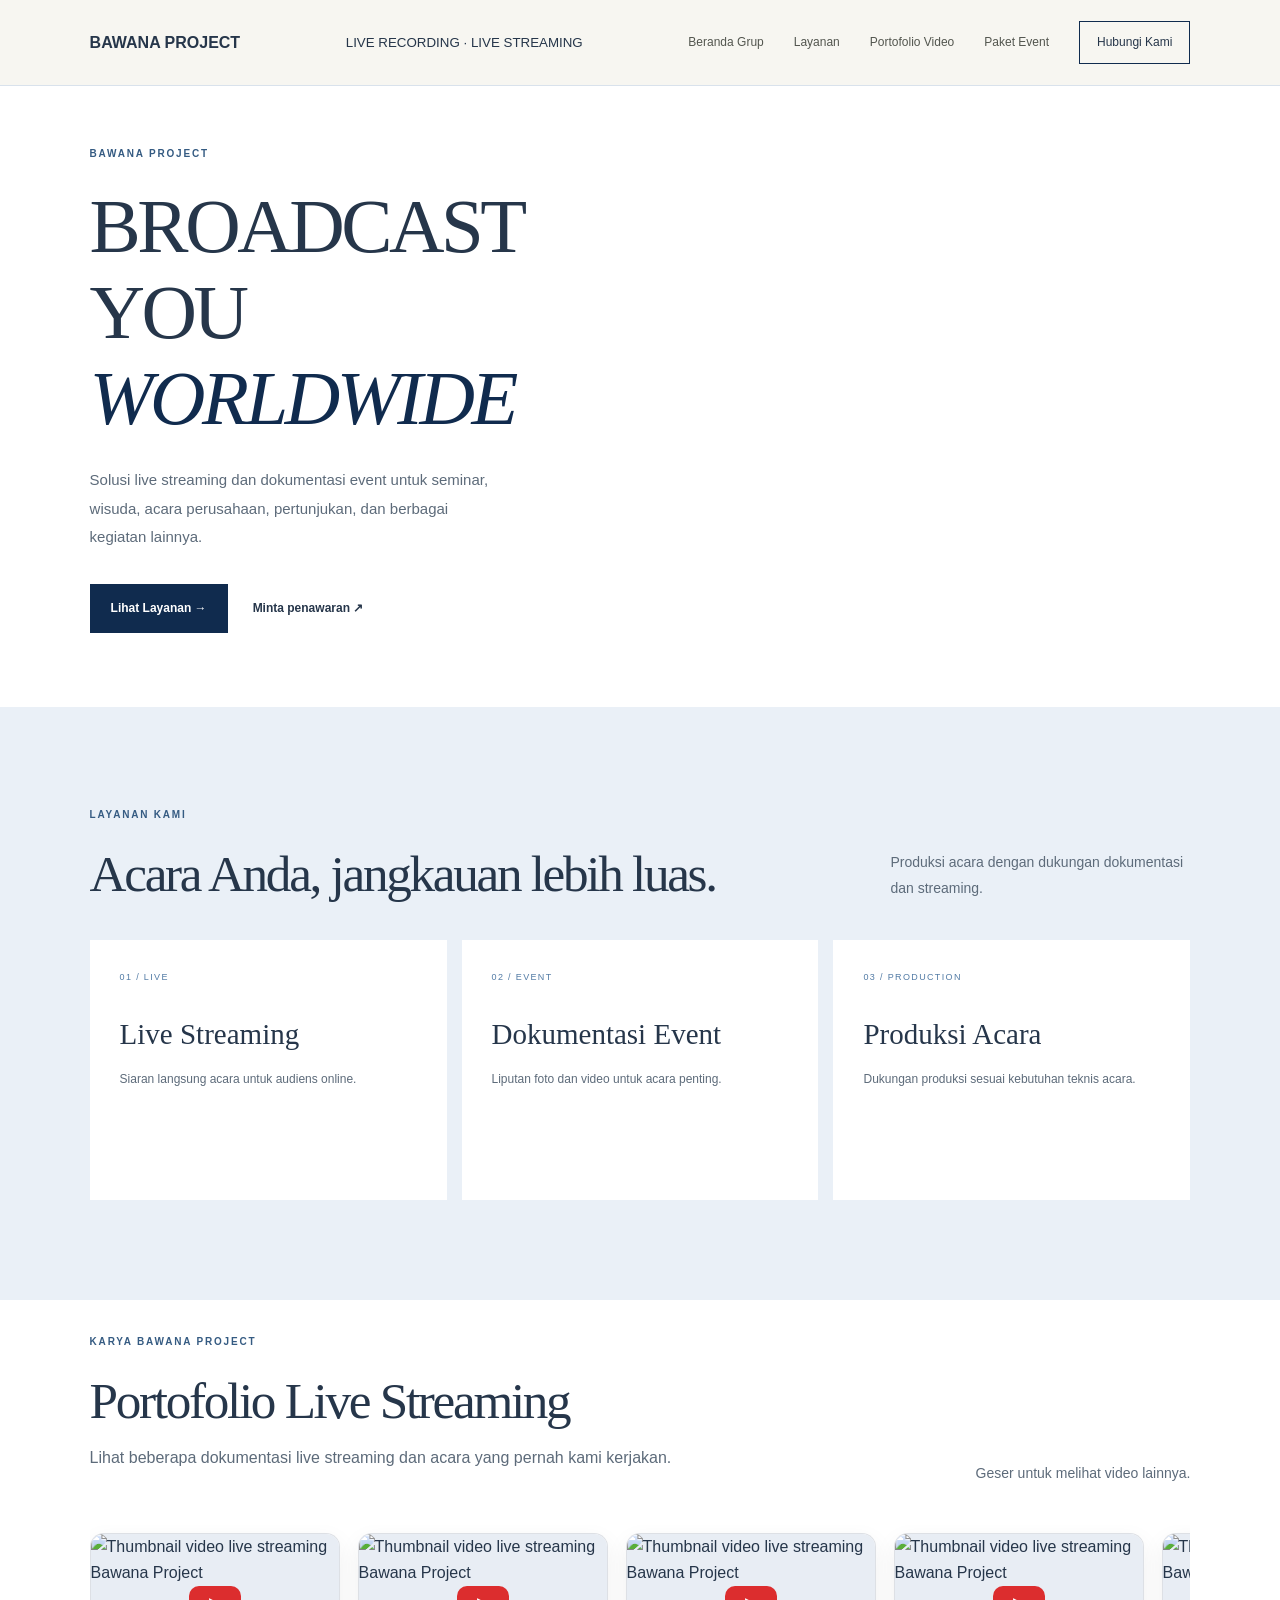
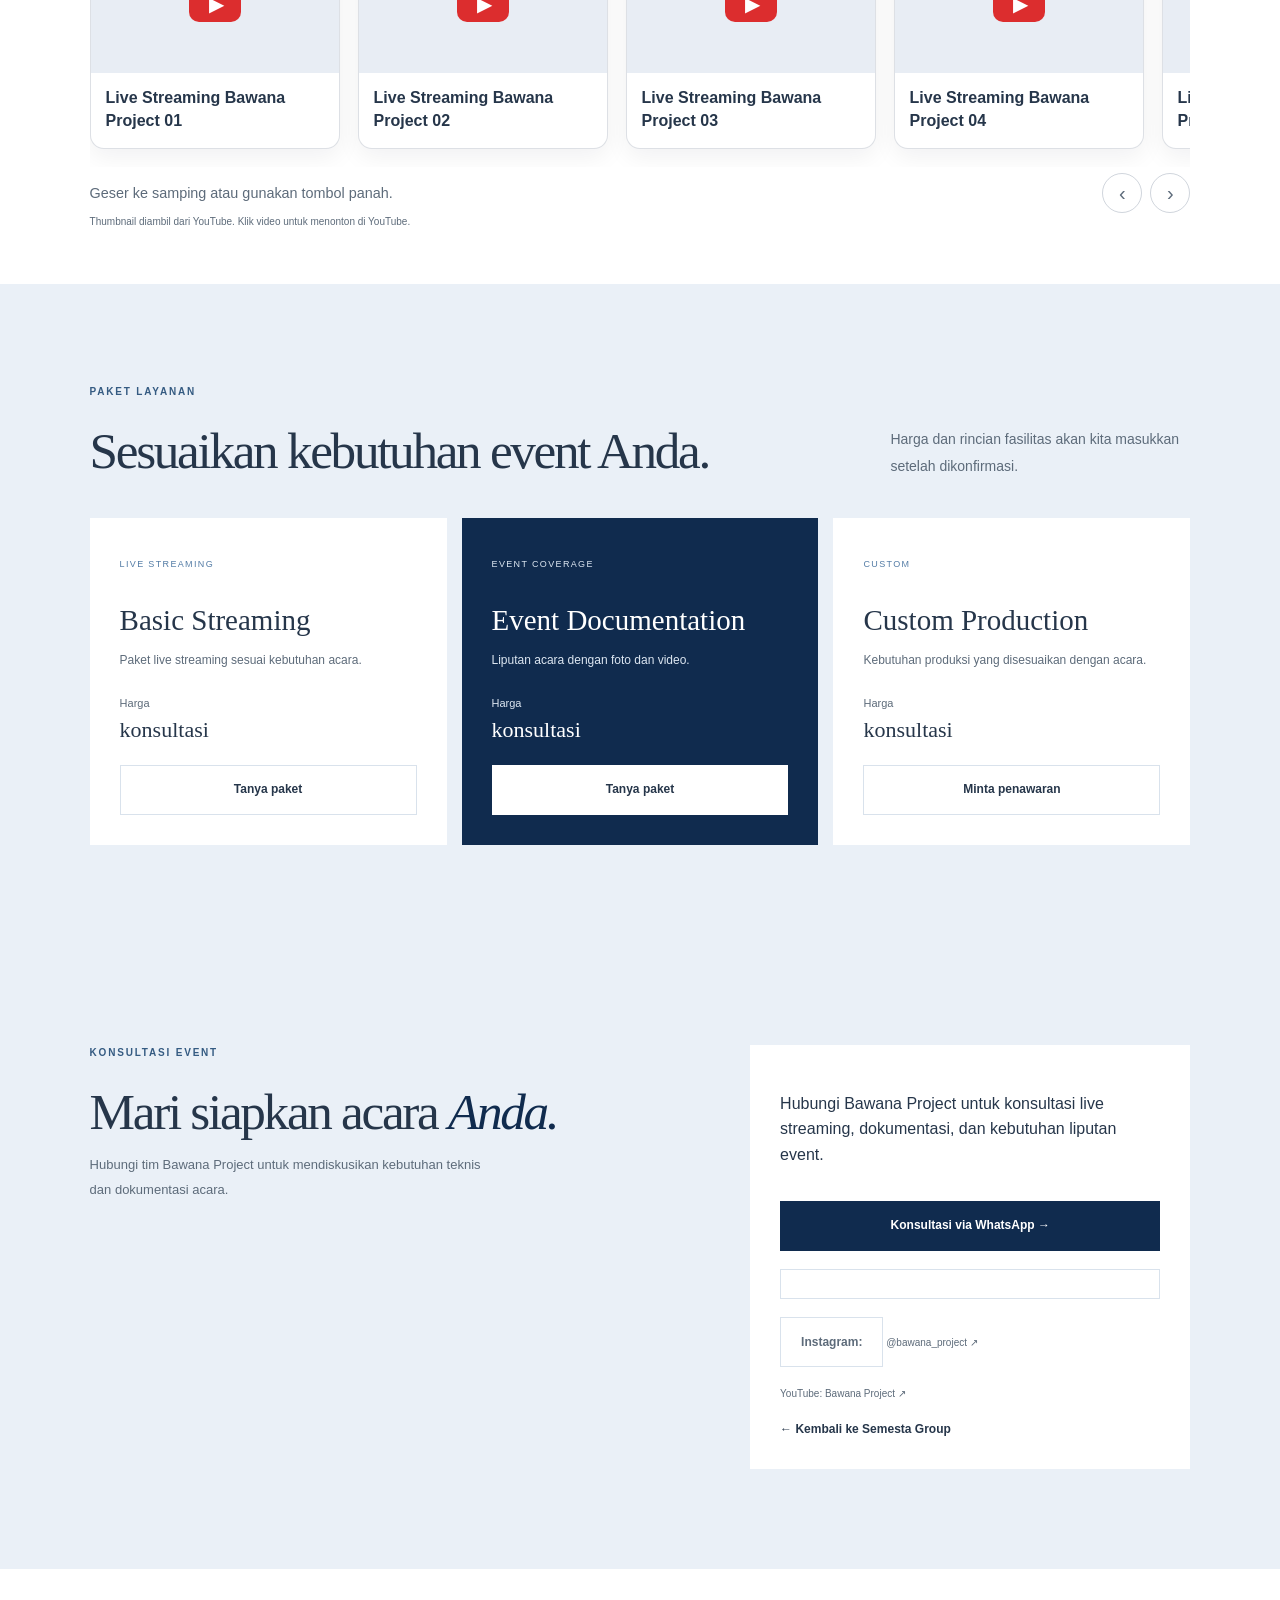
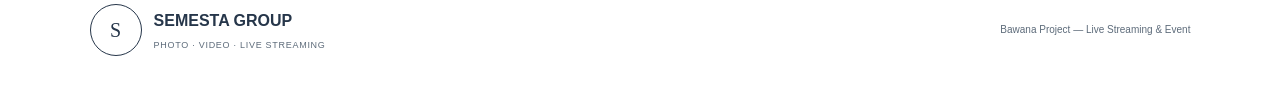
==== commit 94c75459: "Update bawana-project.html" ====
--- a/bawana-project.html
+++ b/bawana-project.html
@@ -60,9 +60,7 @@
 </head>
 <body>
   <header class="site-header">
-    <a class="brand" href="index.html">
-      
-        <strong>BAWANA PROJECT</strong>
+    <strong>BAWANA PROJECT</strong>
         <small>LIVE RECORDING · LIVE STREAMING</small>
       </span>
     </a>
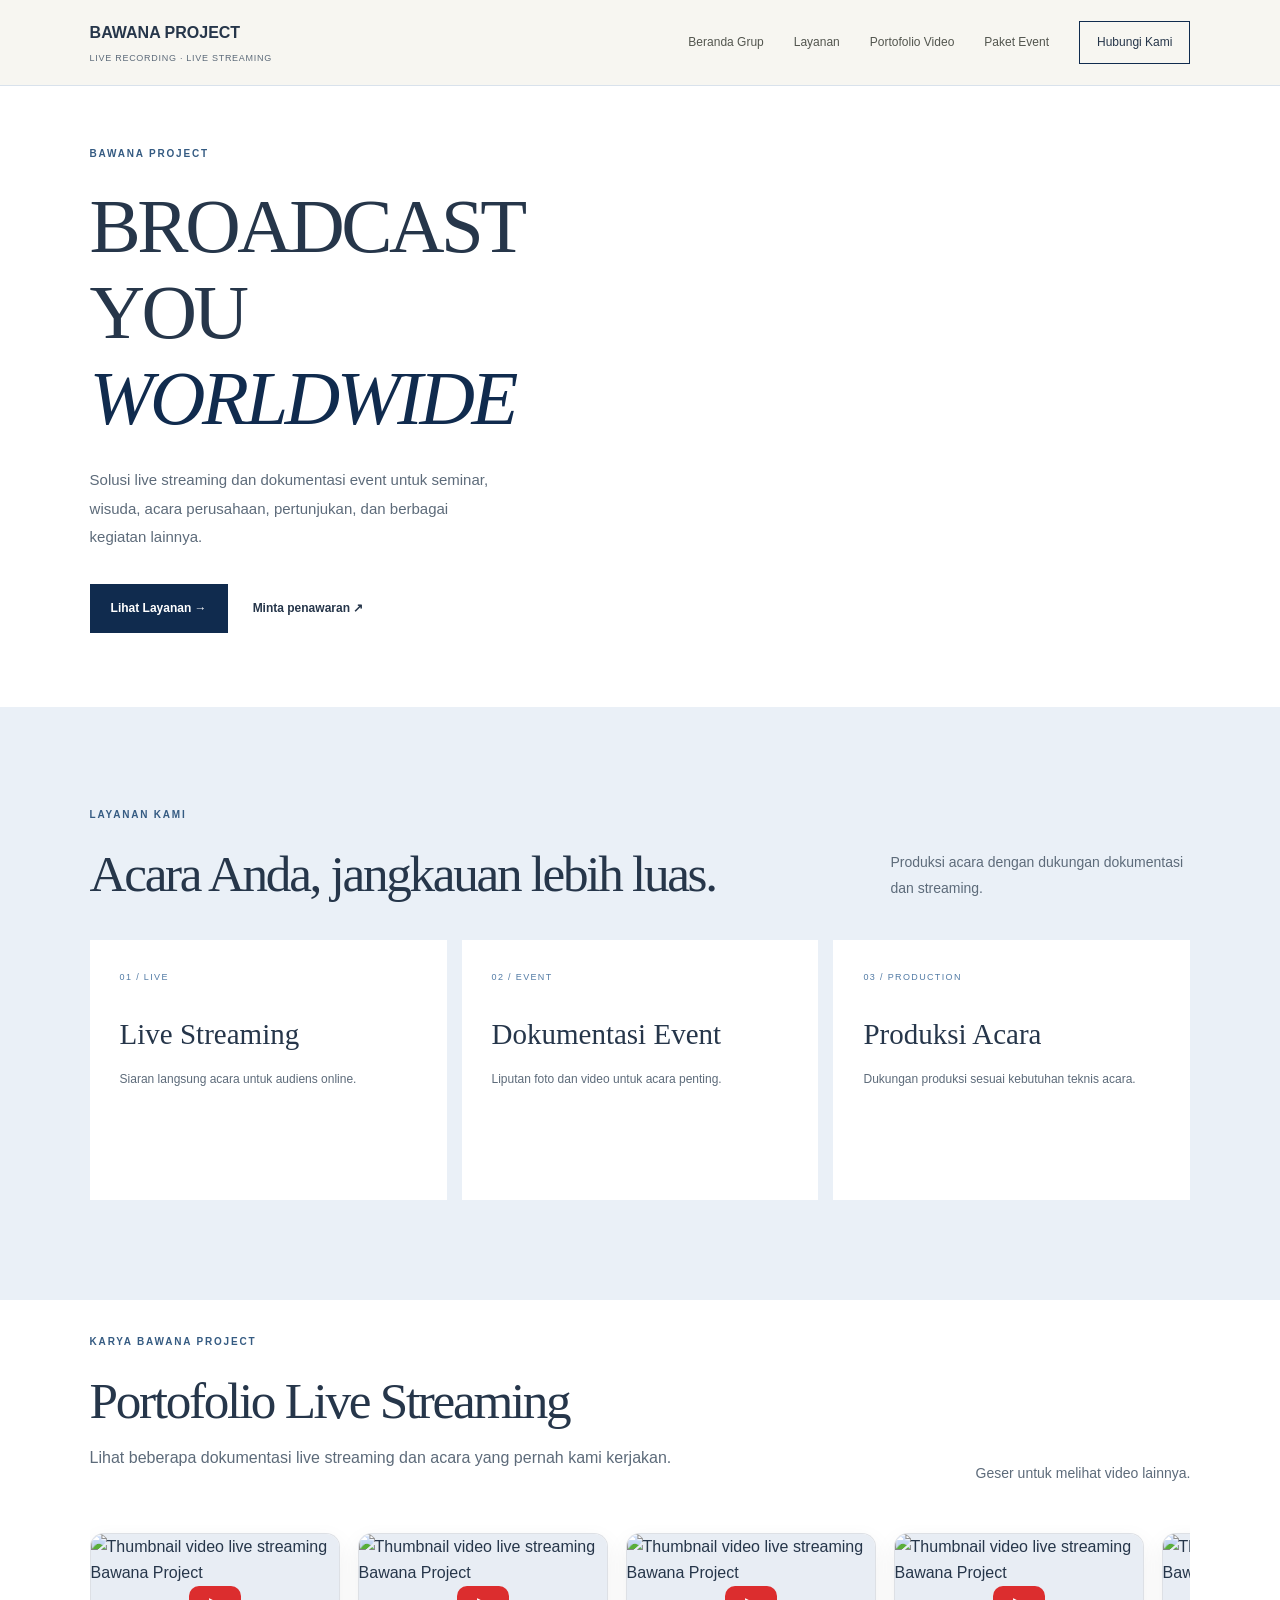
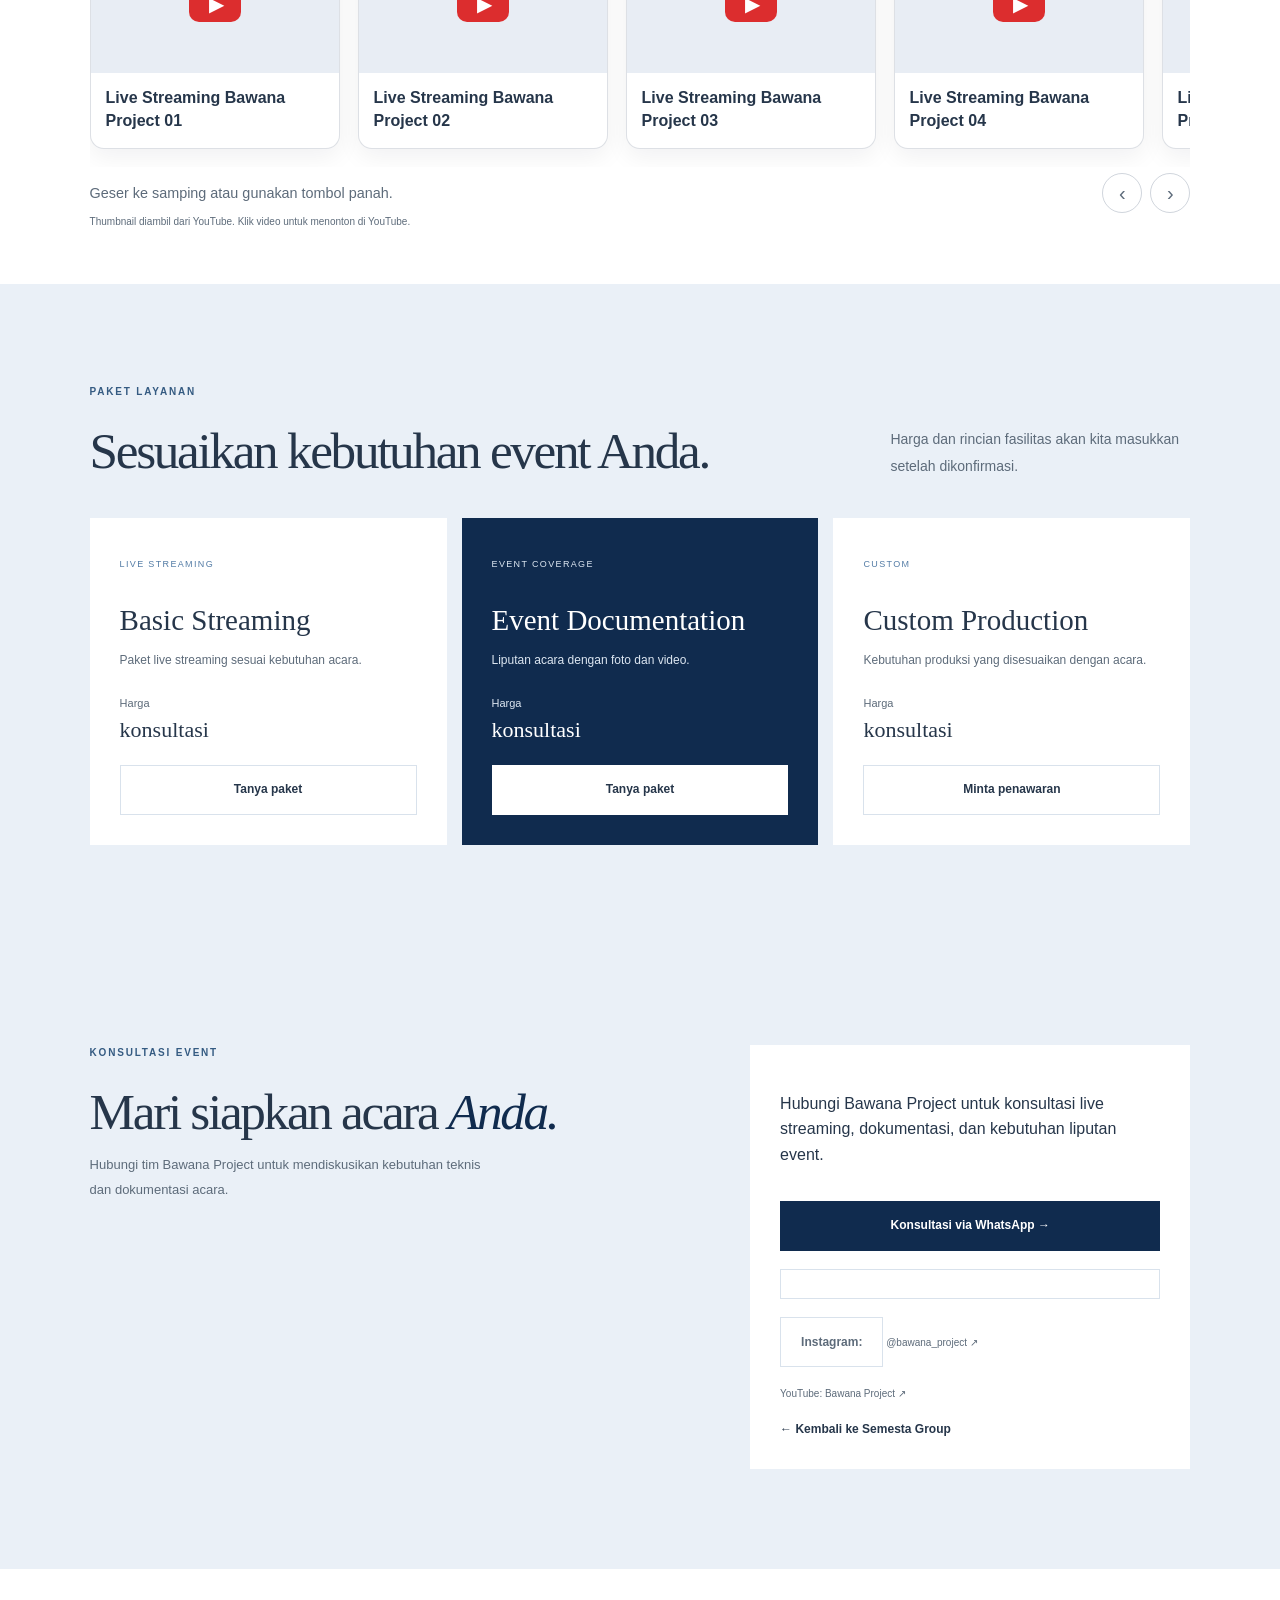
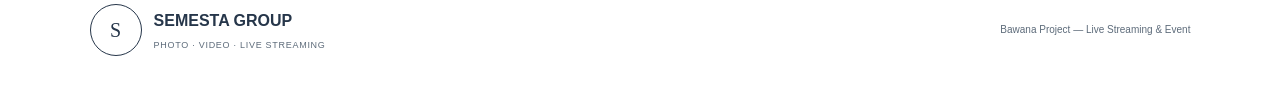
==== commit 73712984: "Update bawana-project.html" ====
--- a/bawana-project.html
+++ b/bawana-project.html
@@ -59,19 +59,23 @@
 
 </head>
 <body>
-  <header class="site-header">
-    <strong>BAWANA PROJECT</strong>
-        <small>LIVE RECORDING · LIVE STREAMING</small>
-      </span>
-    </a>
-    <nav class="nav">
-      <a href="index.html">Beranda Grup</a>
-      <a href="#layanan">Layanan</a>
-      <a href="#video-portfolio">Portofolio Video</a>
-      <a href="#paket">Paket Event</a>
-      <a href="#kontak" class="nav-cta">Hubungi Kami</a>
-    </nav>
-  </header>
+  
+<header class="site-header">
+  <a class="brand bawana-brand" href="index.html">
+    <span class="bawana-brand-text">
+      <strong>BAWANA PROJECT</strong>
+      <small>LIVE RECORDING · LIVE STREAMING</small>
+    </span>
+  </a>
+
+  <nav class="nav">
+    <a href="index.html">Beranda Grup</a>
+    <a href="#layanan">Layanan</a>
+    <a href="#video-portfolio">Portofolio Video</a>
+    <a href="#paket">Paket Event</a>
+    <a href="#kontak" class="nav-cta">Hubungi Kami</a>
+  </nav>
+</header>
 
   <main>
     <section class="hero" id="home">
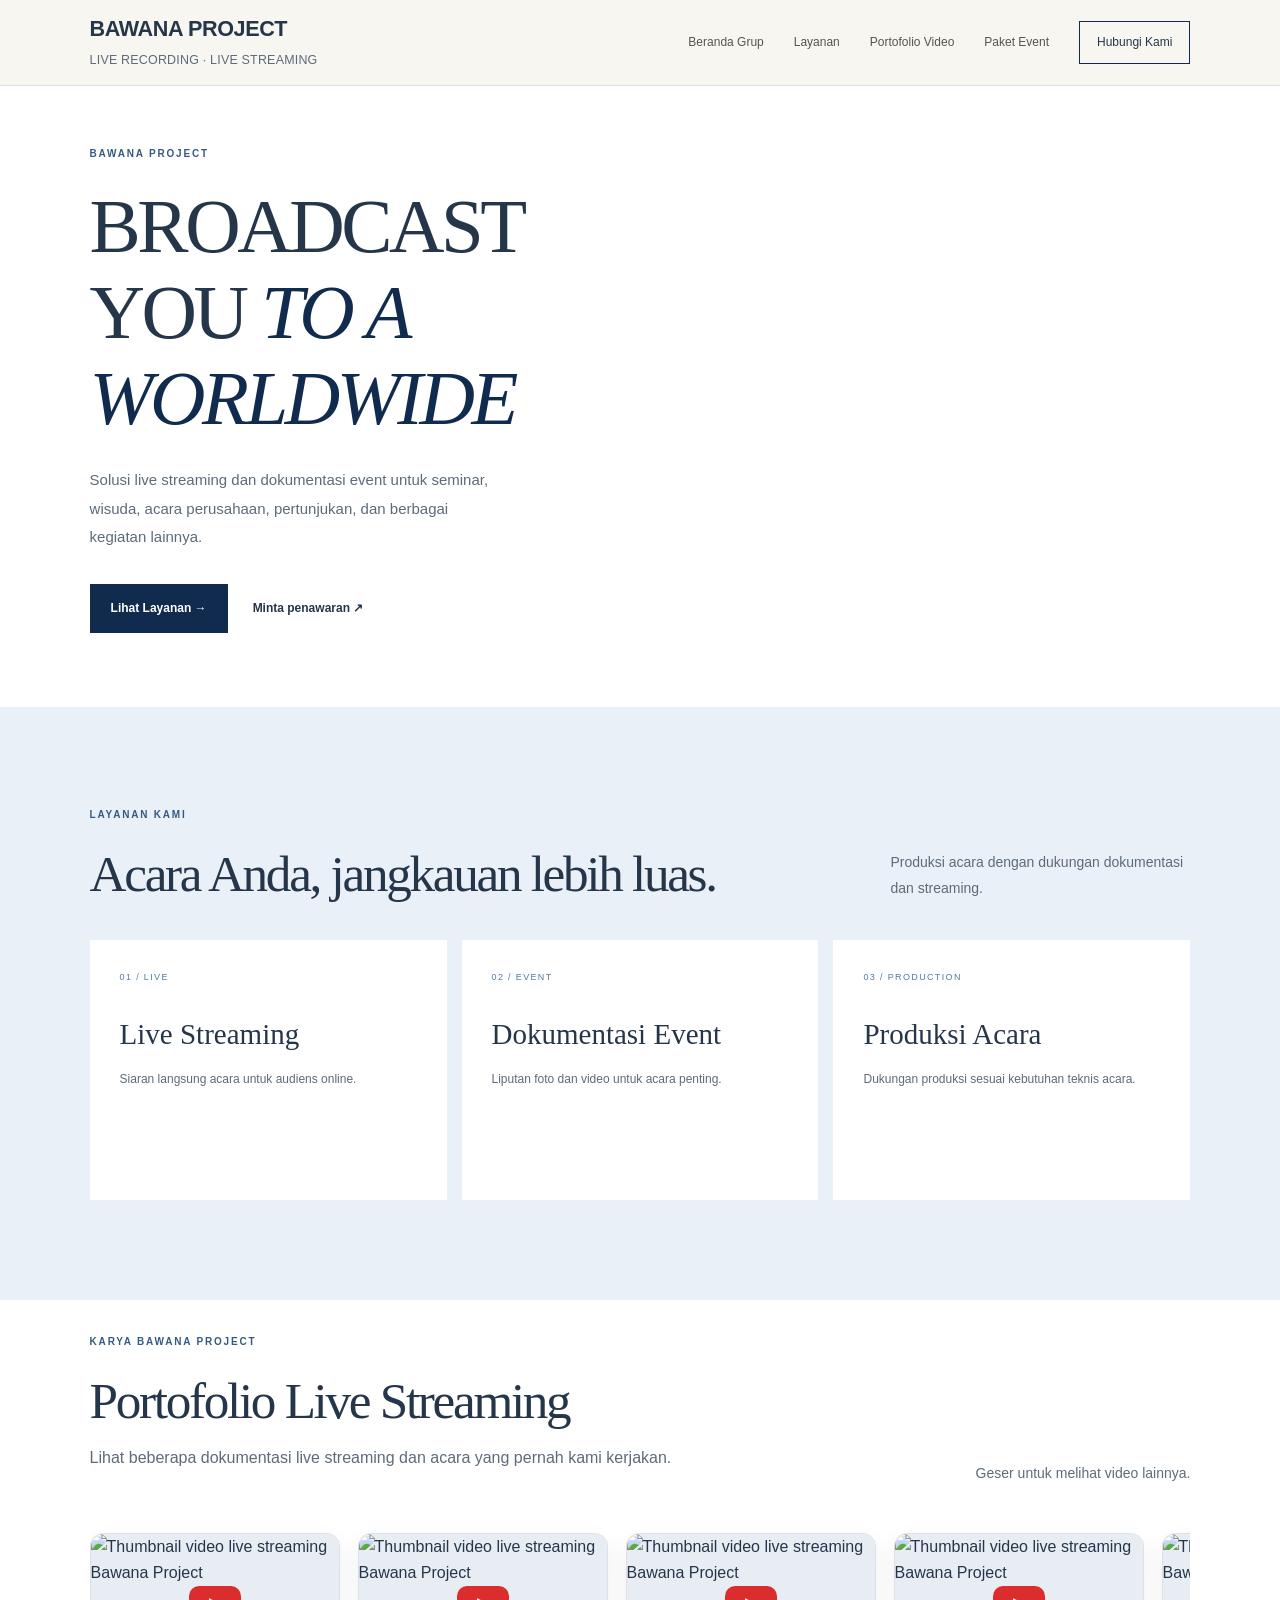
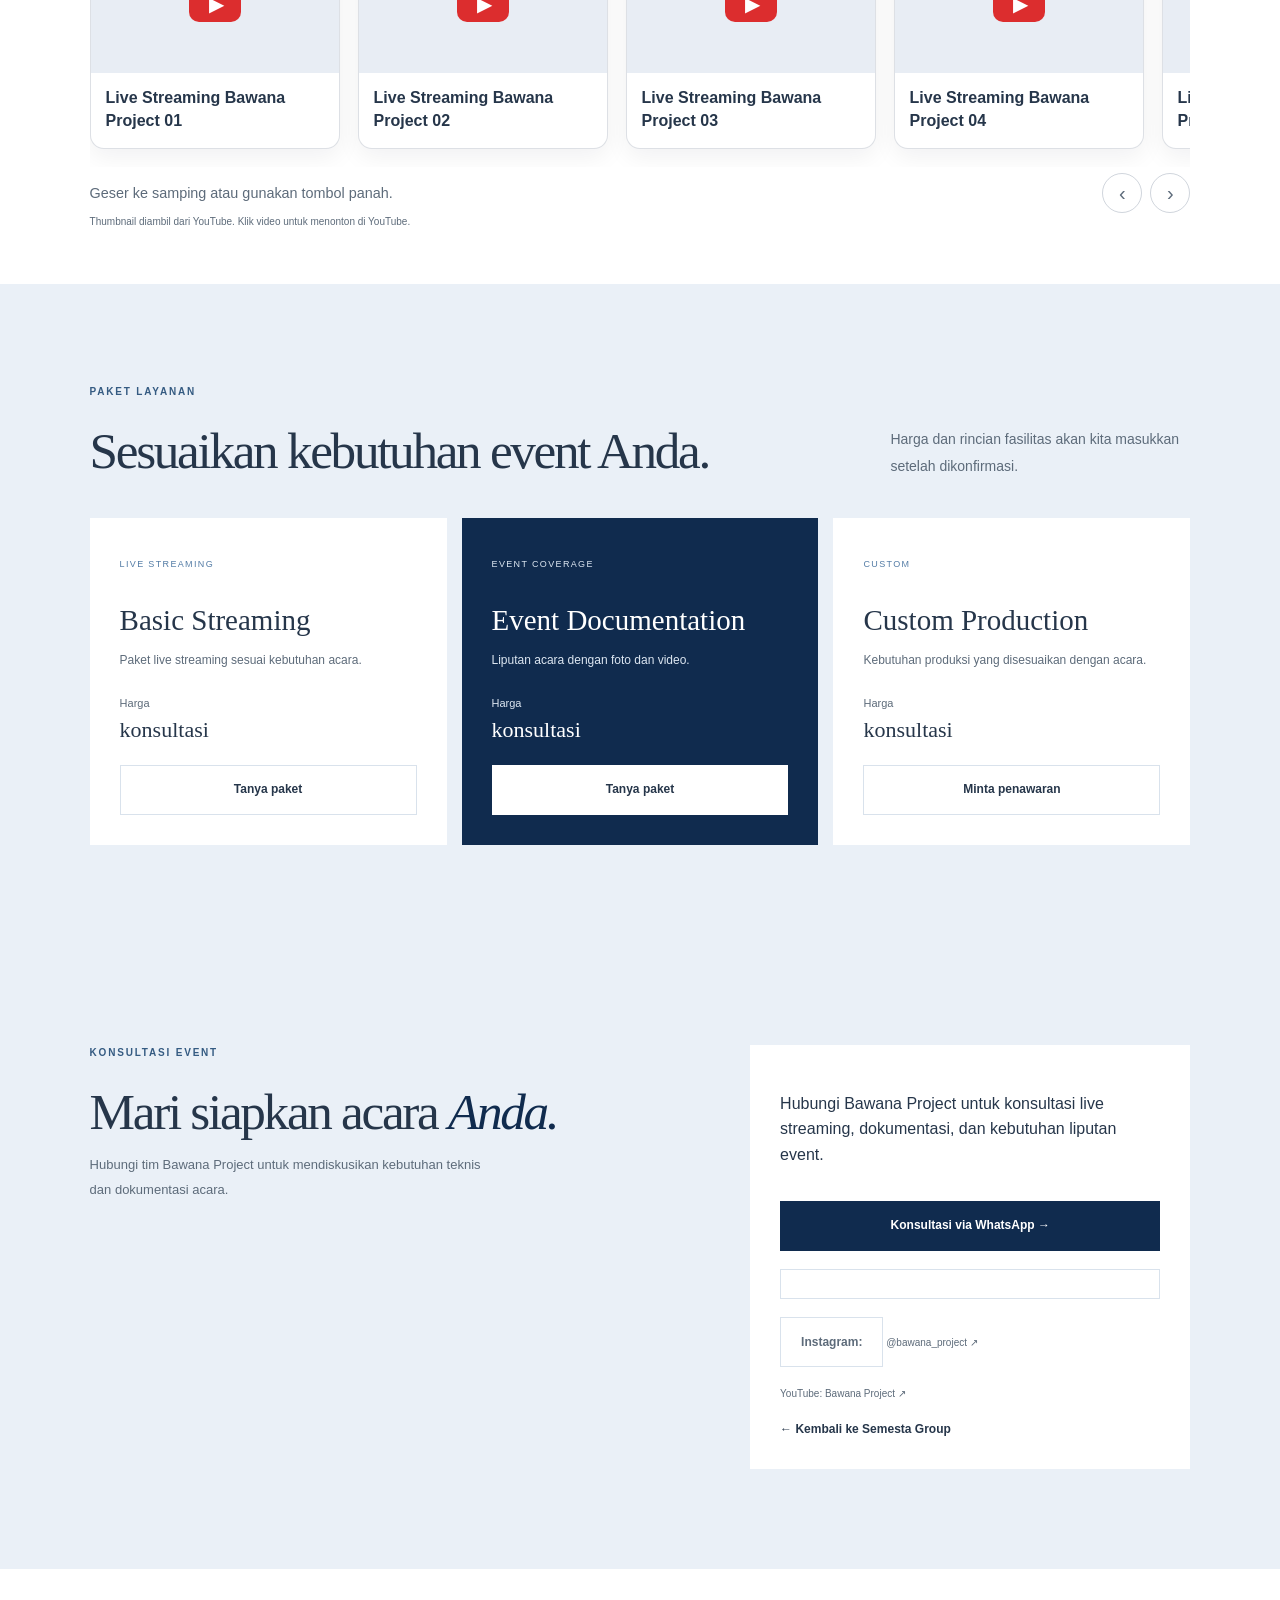
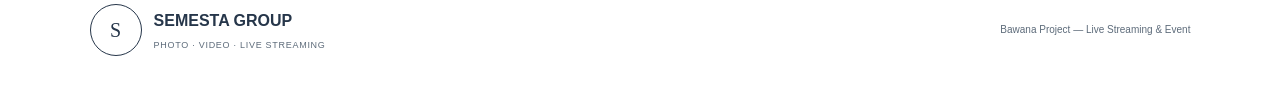
==== commit f8d0ebd6: "Update bawana-project.html" ====
--- a/bawana-project.html
+++ b/bawana-project.html
@@ -81,7 +81,7 @@
     <section class="hero" id="home">
       <div class="hero-copy">
         <p class="eyebrow">BAWANA PROJECT</p>
-        <h1>BROADCAST YOU <em>WORLDWIDE</em></h1>
+        <h1>BROADCAST YOU <em>TO A WORLDWIDE</em></h1>
         <p class="hero-text">
           Solusi live streaming dan dokumentasi event untuk seminar,
           wisuda, acara perusahaan, pertunjukan, dan berbagai kegiatan lainnya.
--- a/style.css
+++ b/style.css
@@ -940,3 +940,25 @@
     opacity: 0.70;
   }
 }
+
+/* HEADER BAWANA PROJECT */
+.bawana-brand-text {
+  display: flex;
+  flex-direction: column;
+  align-items: flex-start;
+  gap: 4px;
+}
+
+.bawana-brand-text strong {
+  font-size: 1.35rem;
+  font-weight: 800;
+  line-height: 1.15;
+  letter-spacing: -0.4px;
+}
+
+.bawana-brand-text small {
+  font-size: 0.78rem;
+  font-weight: 400;
+  line-height: 1.3;
+  letter-spacing: 0.2px;
+}
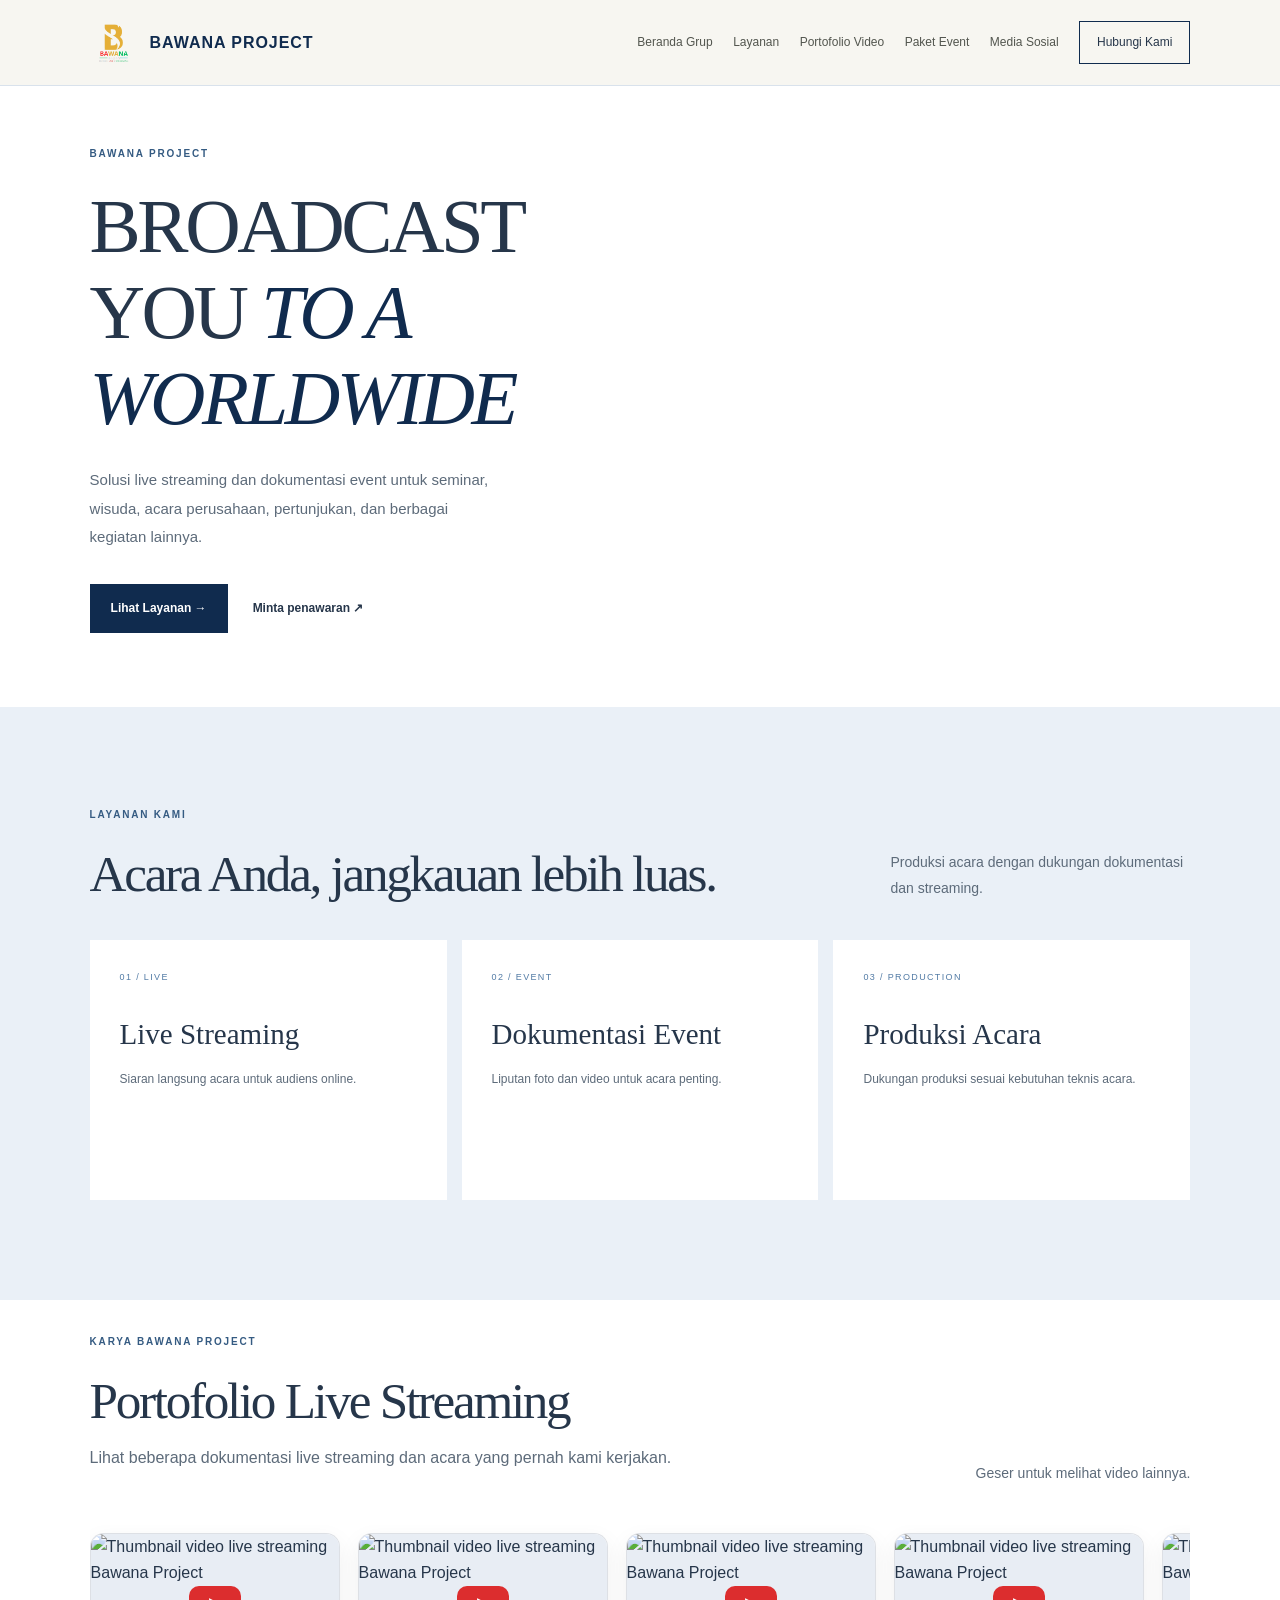
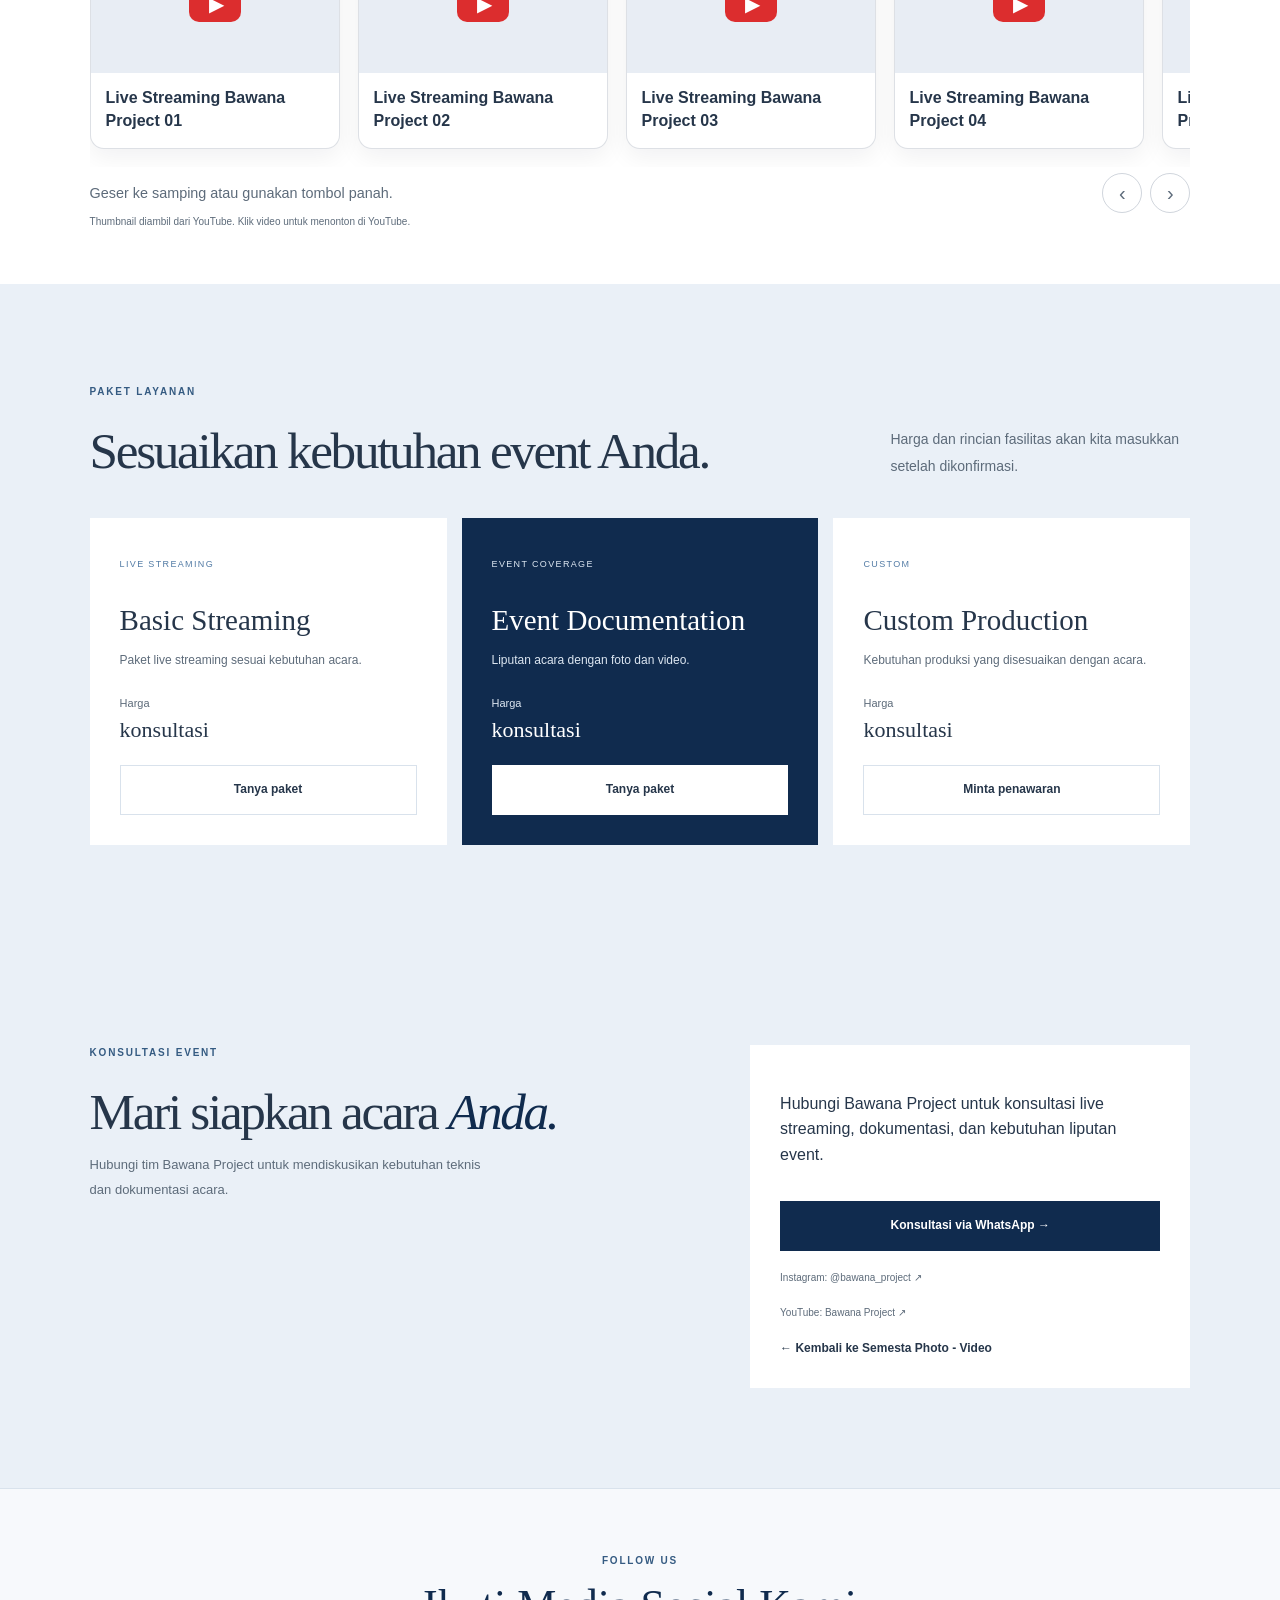
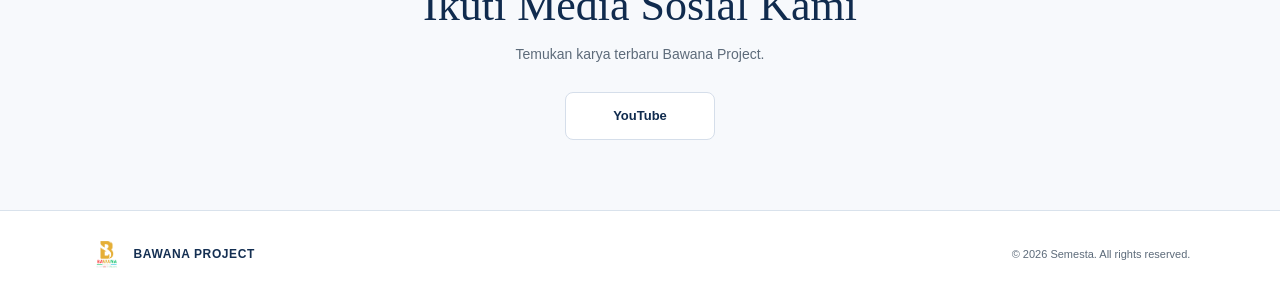
==== commit 2abfac54: "Update final website Semesta Group" ====
--- a/bawana-project.html
+++ b/bawana-project.html
@@ -61,19 +61,18 @@
 <body>
   
 <header class="site-header">
-  <a class="brand bawana-brand" href="index.html">
-    <span class="bawana-brand-text">
-      <strong>BAWANA PROJECT</strong>
-      <small>LIVE RECORDING · LIVE STREAMING</small>
-    </span>
-  </a>
-
-  <nav class="nav">
-    <a href="index.html">Beranda Grup</a>
-    <a href="#layanan">Layanan</a>
-    <a href="#video-portfolio">Portofolio Video</a>
-    <a href="#paket">Paket Event</a>
-    <a href="#kontak" class="nav-cta">Hubungi Kami</a>
+  <a class="brand" href="index.html" aria-label="BAWANA PROJECT - Beranda">
+    <img src="images/bawana-project.png" alt="Logo Bawana Project">
+    <strong>BAWANA PROJECT</strong>
+  </a>
+  <button class="menu-toggle" type="button" aria-label="Buka navigasi" aria-expanded="false">☰</button>
+  <nav class="nav" aria-label="Navigasi utama">
+      <a href="index.html">Beranda Grup</a>
+      <a href="#layanan">Layanan</a>
+      <a href="#video-portfolio">Portofolio Video</a>
+      <a href="#paket">Paket Event</a>
+      <a href="#media-sosial">Media Sosial</a>
+      <a href="#kontak" class="nav-cta">Hubungi Kami</a>
   </nav>
 </header>
 
@@ -219,9 +218,7 @@
     Konsultasi via WhatsApp →
   </a>
 
-  <a class="button button-outline" href="index.html">
-    
-<p class="form-note">
+  <p class="form-note">
   Instagram:
   <a href="https://www.instagram.com/bawana_project/"
      target="_blank" rel="noopener noreferrer">
@@ -238,19 +235,42 @@
 </p>
 <!-- Tombol kembali -->
   <a class="text-link" href="index.html">
-    ← Kembali ke Semesta Group
+    ← Kembali ke Semesta Photo - Video
   </a>
 </div>
     </section>
   </main>
 
-  <footer class="site-footer">
-    <a class="brand brand-footer" href="index.html">
-      <span class="brand-mark">S</span>
-      <span><strong>SEMESTA GROUP</strong><small>PHOTO · VIDEO · LIVE STREAMING</small></span>
-    </a>
-    <p>Bawana Project — Live Streaming & Event</p>
-  </footer>
+  
+<section class="social-section section-wrap" id="media-sosial">
+  <div class="social-content">
+    <p class="eyebrow">FOLLOW US</p>
+    <h2>Ikuti Media Sosial Kami</h2>
+    <p>Temukan karya terbaru Bawana Project.</p>
+    <!-- Instagram Feed -->
+<div class="instagram-feed-wrap">
+  <div class="sk-instagram-feed" data-embed-id="25726147"></div>
+</div>
+
+<!-- Tombol YouTube tetap dipertahankan -->
+<div class="social-links">
+  <a class="social-link"
+     href="https://youtube.com/@bawanapro?si=ebQYCK9E2S5yiEsi"
+     target="_blank"
+     rel="noopener noreferrer">
+    <span>YouTube</span>
+  </a>
+</div>
+
+<script src="https://widgets.sociablekit.com/instagram-feed/widget.js" defer></script>
+</section>
+<footer class="site-footer">
+  <a class="brand brand-footer" href="index.html">
+    <img src="images/bawana-project.png" alt="" aria-hidden="true">
+    <strong>BAWANA PROJECT</strong>
+  </a>
+  <p>© 2026 Semesta. All rights reserved.</p>
+</footer>
 
   <script>
     (function () {
@@ -266,5 +286,25 @@
     })();
   </script>
 
+
+<script>
+  (function () {
+    const button = document.querySelector('.menu-toggle');
+    const nav = document.querySelector('.site-header .nav');
+    if (!button || !nav) return;
+    button.addEventListener('click', function () {
+      const open = nav.classList.toggle('open');
+      button.setAttribute('aria-expanded', String(open));
+      button.textContent = open ? '✕' : '☰';
+    });
+    nav.querySelectorAll('a').forEach(function (link) {
+      link.addEventListener('click', function () {
+        nav.classList.remove('open');
+        button.setAttribute('aria-expanded', 'false');
+        button.textContent = '☰';
+      });
+    });
+  })();
+</script>
 </body>
 </html>
--- a/style.css
+++ b/style.css
@@ -962,3 +962,438 @@
   line-height: 1.3;
   letter-spacing: 0.2px;
 }
+
+/* EMBED CEK PROGRESS EDIT */
+.progress-embed-wrap {
+  width: 100%;
+  max-width: 850px;
+  margin: 0 auto;
+  overflow: hidden;
+  border: 1px solid #e2e8f0;
+  border-radius: 16px;
+  background: #f5f8fc;
+}
+
+.progress-embed-wrap iframe {
+  display: block;
+  width: 100%;
+  height: 440px;
+  border: 0;
+}
+
+@media (max-width: 600px) {
+  .progress-embed-wrap {
+    max-width: 100%;
+  }
+
+  .progress-embed-wrap iframe {
+    height: 460px;
+  }
+}
+/* HEADER SEMESTA PHOTO VIDEO */
+.brand-name {
+  display: flex;
+  flex-direction: column;
+  align-items: flex-start;
+  gap: 5px;
+  text-decoration: none;
+  color: #142f52;
+}
+
+.brand-name strong {
+  font-size: 21px;
+  font-weight: 800;
+  letter-spacing: 1.2px;
+  line-height: 1.2;
+}
+
+.brand-name span {
+  font-size: 10px;
+  font-weight: 500;
+  letter-spacing: 0.5px;
+  color: #64748b;
+  line-height: 1.5;
+}
+
+.brand-name:hover {
+  opacity: 0.85;
+}
+
+@media (max-width: 600px) {
+  .brand-name strong {
+    font-size: 17px;
+  }
+
+  .brand-name span {
+    font-size: 8px;
+    letter-spacing: 0;
+  }
+}
+/* FOOTER BRAND */
+.footer-brand-name {
+  display: flex;
+  flex-direction: column;
+  align-items: flex-start;
+  gap: 6px;
+  text-decoration: none;
+  color: #142f52;
+}
+
+.footer-brand-name strong {
+  font-size: 16px;
+  font-weight: 800;
+  letter-spacing: 1px;
+}
+
+.footer-brand-name span {
+  font-size: 9px;
+  color: #64748b;
+  letter-spacing: 0.4px;
+  line-height: 1.5;
+}
+
+.footer-brand-name:hover {
+  opacity: 0.85;
+}
+
+@media (max-width: 600px) {
+  .footer-brand-name strong {
+    font-size: 15px;
+  }
+
+  .footer-brand-name span {
+    font-size: 8px;
+  }
+}
+.brand {
+  display: flex;
+  align-items: center;
+  gap: 12px;
+  text-decoration: none;
+}
+
+.brand img {
+  width: 48px;
+  height: 48px;
+  object-fit: contain;
+}
+
+.brand strong {
+  color: #142f52;
+  font-size: 17px;
+  font-weight: 800;
+  letter-spacing: 0.7px;
+}
+
+@media (max-width: 600px) {
+  .brand img {
+    width: 38px;
+    height: 38px;
+  }
+
+  .brand strong {
+    font-size: 13px;
+  }
+}
+/* PERBAIKAN HEADER HOME STUDIO */
+.site-header .brand {
+  display: flex;
+  align-items: center;
+  gap: 12px;
+  flex-shrink: 0;
+  text-decoration: none;
+}
+
+.site-header .brand img {
+  width: 48px;
+  height: 48px;
+  object-fit: contain;
+  display: block;
+}
+
+.site-header .brand strong {
+  font-size: 17px;
+  font-weight: 800;
+  color: #142f52;
+  white-space: nowrap;
+}
+
+@media (max-width: 800px) {
+  .site-header .brand img {
+    width: 40px;
+    height: 40px;
+  }
+
+  .site-header .brand strong {
+    font-size: 14px;
+  }
+}
+/* HEADER HOME STUDIO - LOGO KIRI, NAVIGASI KANAN */
+.site-header {
+  display: flex !important;
+  flex-direction: row !important;
+  align-items: center !important;
+  justify-content: space-between !important;
+  flex-wrap: nowrap !important;
+  gap: 20px;
+  width: 100%;
+}
+
+.site-header .brand {
+  display: flex;
+  align-items: center;
+  flex-shrink: 0;
+}
+
+.site-header .nav {
+  display: flex !important;
+  flex-direction: row !important;
+  align-items: center !important;
+  justify-content: flex-end !important;
+  flex-wrap: nowrap !important;
+  gap: 22px;
+  width: auto;
+  margin-left: auto;
+}
+
+.site-header .nav a {
+  white-space: nowrap;
+}
+
+/* Tampilan HP */
+@media (max-width: 800px) {
+  .site-header {
+    flex-wrap: wrap !important;
+  }
+
+  .site-header .nav {
+    width: 100%;
+    justify-content: flex-start !important;
+    flex-wrap: wrap !important;
+    margin-left: 0;
+  }
+}
+/* HEADER HOME STUDIO */
+.site-header {
+  display: flex;
+  align-items: center;
+  justify-content: space-between;
+  flex-direction: row;
+  flex-wrap: nowrap;
+  gap: 20px;
+}
+
+.site-header .brand {
+  display: flex;
+  align-items: center;
+  gap: 12px;
+  flex-shrink: 0;
+  text-decoration: none;
+}
+
+.site-header .brand img {
+  width: 48px;
+  height: 48px;
+  object-fit: contain;
+}
+
+.site-header .brand strong {
+  color: #142f52;
+  font-size: 17px;
+  white-space: nowrap;
+}
+
+.site-header .nav {
+  display: flex;
+  flex-direction: row;
+  align-items: center;
+  justify-content: flex-end;
+  flex-wrap: nowrap;
+  gap: 20px;
+  margin-left: auto;
+}
+
+.site-header .nav a {
+  white-space: nowrap;
+}
+
+@media (max-width: 900px) {
+  .site-header {
+    flex-wrap: wrap;
+  }
+
+  .site-header .nav {
+    width: 100%;
+    flex-wrap: wrap;
+    justify-content: flex-start;
+    margin-left: 0;
+  }
+}
+
+
+/* === SEMESTA BRAND PAGES: HEADER & SOCIAL FOOTER === */
+.site-header {
+  display: flex;
+  flex-direction: row;
+  align-items: center;
+  justify-content: space-between;
+  gap: 24px;
+  min-width: 0;
+}
+.site-header .brand {
+  display: inline-flex;
+  align-items: center;
+  gap: 12px;
+  flex: 0 0 auto;
+  min-width: 0;
+  text-decoration: none;
+}
+.site-header .brand img {
+  display: block;
+  width: 48px;
+  height: 48px;
+  object-fit: contain;
+  flex: 0 0 48px;
+}
+.site-header .brand strong {
+  display: block;
+  color: #102B4E;
+  font-family: var(--sans);
+  font-size: 16px;
+  font-weight: 800;
+  line-height: 1.2;
+  letter-spacing: .06em;
+  white-space: nowrap;
+}
+.site-header .nav {
+  display: flex;
+  align-items: center;
+  justify-content: flex-end;
+  flex: 1 1 auto;
+  width: auto;
+  gap: clamp(12px, 1.6vw, 25px);
+  margin-left: auto;
+}
+.site-header .nav a { white-space: nowrap; }
+.site-header .menu-toggle { display: none; }
+
+.social-section {
+  padding: 64px 7vw 70px;
+  border-top: 1px solid var(--line);
+  background: #f7f9fc;
+  text-align: center;
+}
+.social-content {
+  width: min(100%, 760px);
+  margin: 0 auto;
+}
+.social-content .eyebrow { margin-bottom: 12px; }
+.social-content h2 {
+  margin: 0 0 12px;
+  color: #102B4E;
+  font-family: var(--serif);
+  font-size: clamp(30px, 4vw, 44px);
+  font-weight: 500;
+  line-height: 1.15;
+}
+.social-content > p:not(.eyebrow) {
+  margin: 0;
+  color: var(--muted);
+  font-size: 14px;
+}
+.social-links {
+  display: flex;
+  align-items: center;
+  justify-content: center;
+  flex-wrap: wrap;
+  gap: 14px;
+  margin-top: 26px;
+}
+.social-link {
+  display: inline-flex;
+  align-items: center;
+  justify-content: center;
+  gap: 10px;
+  min-width: 150px;
+  padding: 13px 20px;
+  border: 1px solid #d5deea;
+  border-radius: 8px;
+  background: #fff;
+  color: #102B4E;
+  font-size: 13px;
+  font-weight: 700;
+  transition: background .2s ease, color .2s ease, transform .2s ease;
+}
+.social-link:hover {
+  background: #102B4E;
+  color: #fff;
+  transform: translateY(-2px);
+}
+.social-icon {
+  display: inline-grid;
+  place-items: center;
+  width: 22px;
+  height: 22px;
+  border: 1.5px solid currentColor;
+  border-radius: 6px;
+  font-size: 17px;
+  line-height: 1;
+  font-weight: 700;
+}
+.site-footer {
+  display: flex;
+  align-items: center;
+  justify-content: space-between;
+  gap: 20px;
+  padding: 26px 7vw;
+  border-top: 1px solid var(--line);
+  background: #fff;
+}
+.site-footer .brand-footer { display: inline-flex; align-items: center; gap: 10px; }
+.site-footer .brand-footer img { width: 34px; height: 34px; object-fit: contain; }
+.site-footer .brand-footer strong { font-size: 12px; letter-spacing: .05em; }
+.site-footer > p { margin: 0; color: var(--muted); font-size: 11px; }
+
+@media (max-width: 1050px) and (min-width: 851px) {
+  .site-header { padding-left: 3vw; padding-right: 3vw; gap: 14px; }
+  .site-header .brand img { width: 40px; height: 40px; flex-basis: 40px; }
+  .site-header .brand strong { font-size: 13px; letter-spacing: .03em; }
+  .site-header .nav { gap: 10px; font-size: 10px; }
+}
+@media (max-width: 850px) {
+  .site-header { height: 75px; padding: 0 5vw; flex-wrap: nowrap; }
+  .site-header .brand img { width: 42px; height: 42px; flex-basis: 42px; }
+  .site-header .brand strong { font-size: 13px; }
+  .site-header .menu-toggle { display: block; margin-left: auto; flex: 0 0 auto; }
+  .site-header .nav {
+    display: none;
+    position: absolute;
+    top: 74px;
+    left: 0;
+    right: 0;
+    width: 100%;
+    margin: 0;
+    padding: 22px 5vw 28px;
+    flex-direction: column;
+    align-items: stretch;
+    gap: 18px;
+    background: var(--paper);
+    border-bottom: 1px solid var(--line);
+  }
+  .site-header .nav.open { display: flex; }
+  .site-header .nav a { white-space: normal; }
+}
+@media (max-width: 520px) {
+  .social-section { padding: 52px 6vw 56px; }
+  .social-links { gap: 10px; }
+  .social-link { min-width: 132px; padding: 12px 15px; }
+  .site-footer { align-items: flex-start; flex-direction: column; gap: 10px; padding: 24px 6vw; }
+}
+
+.social-svg {
+  display: block;
+  width: 21px;
+  height: 21px;
+  flex: 0 0 21px;
+  color: currentColor;
+}
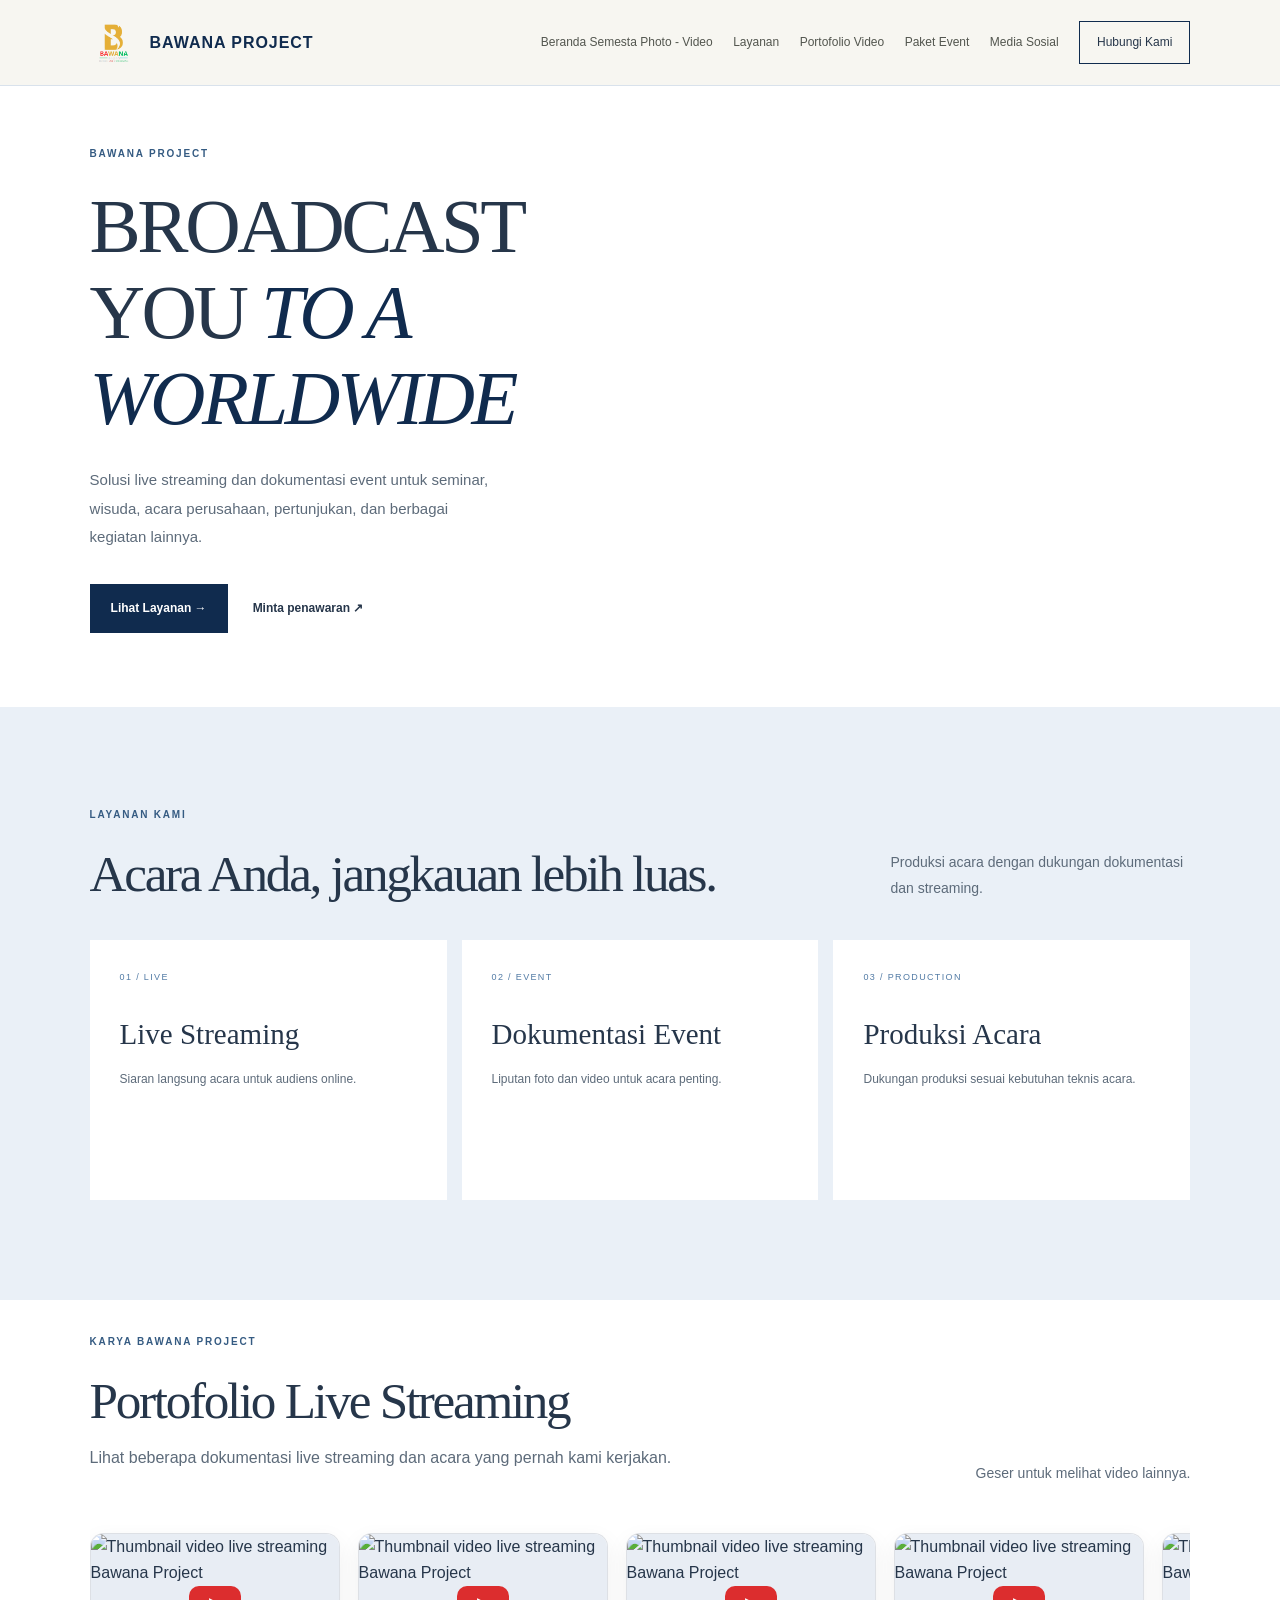
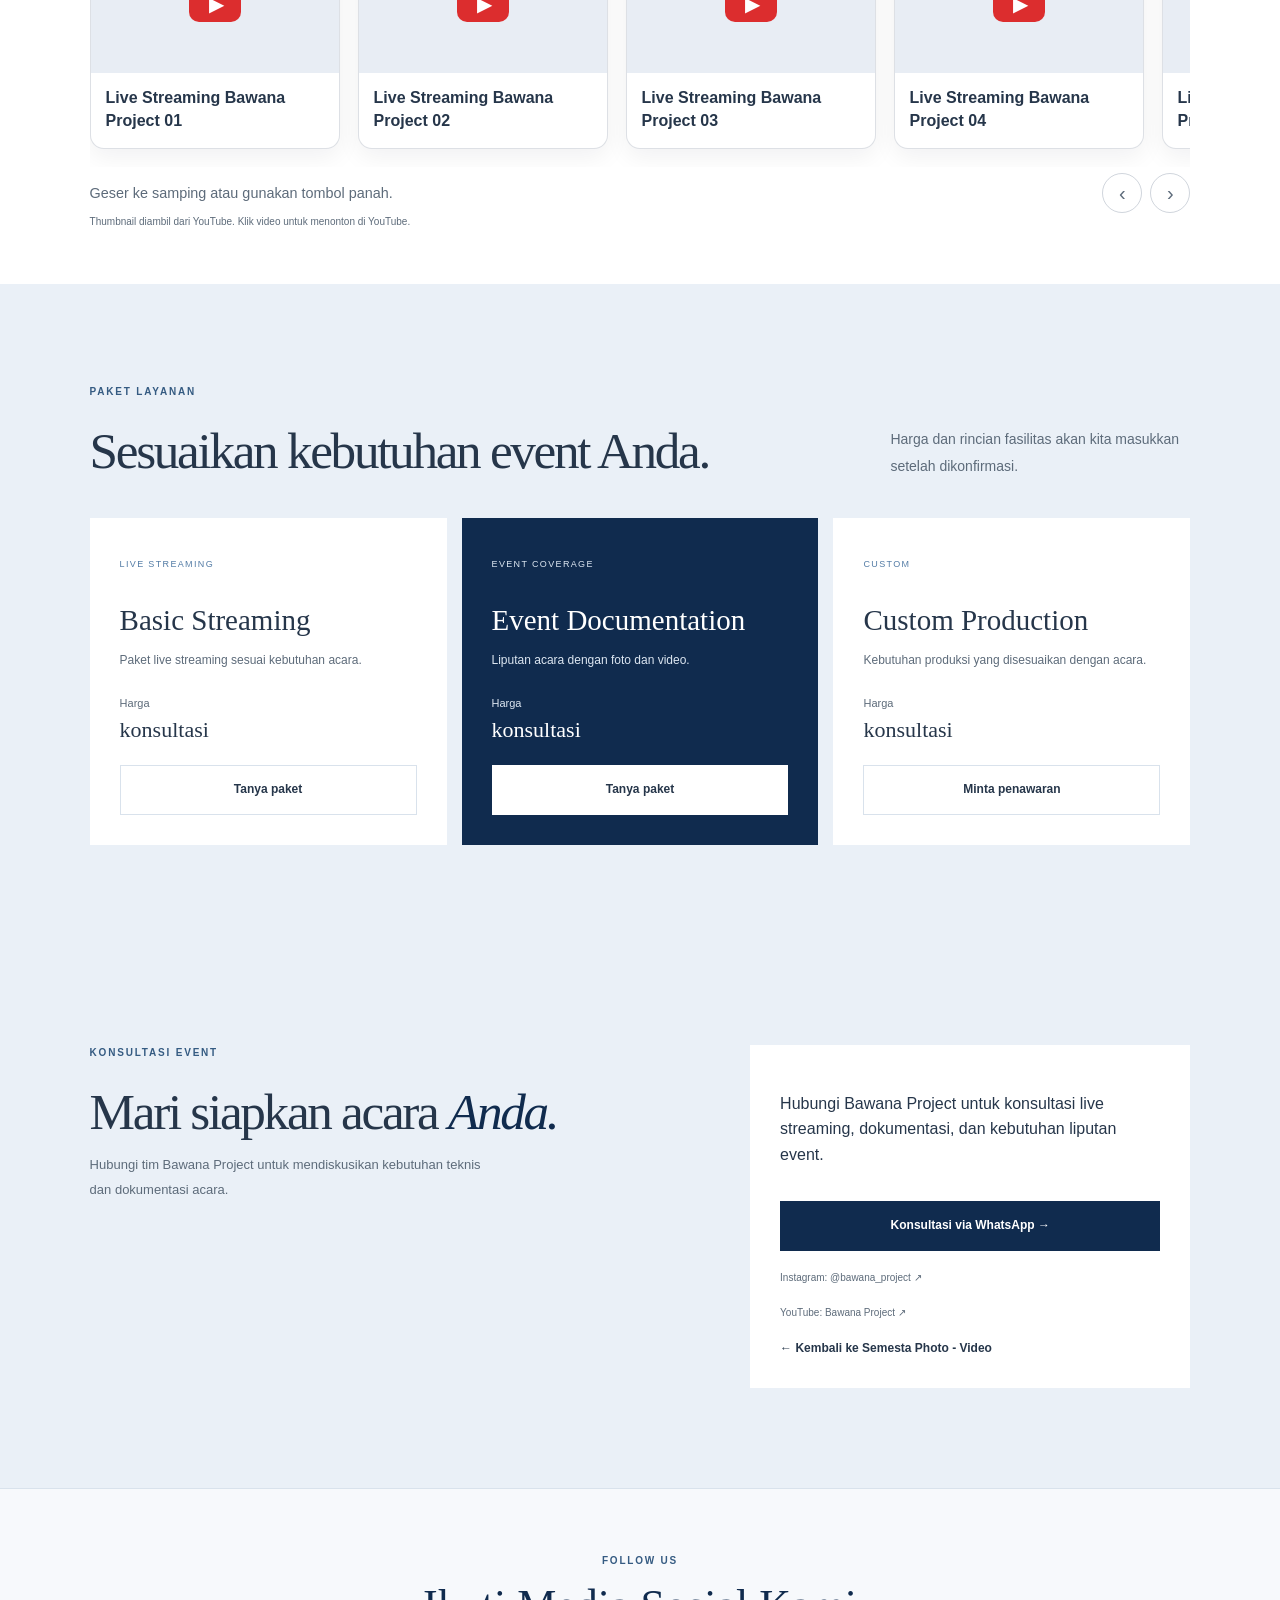
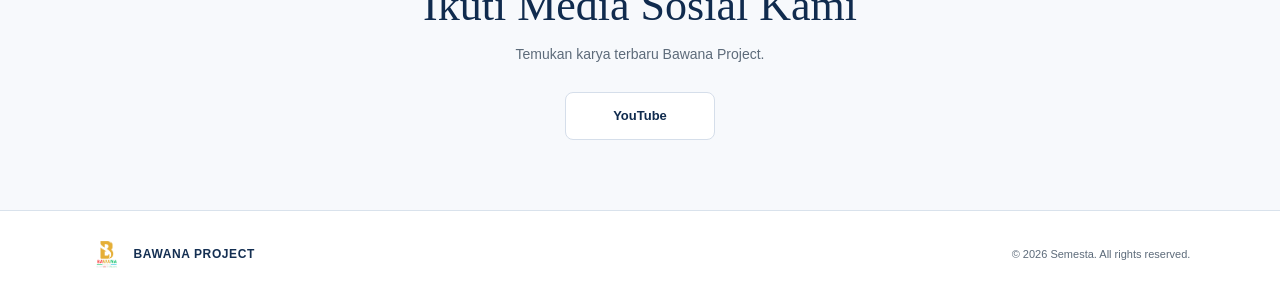
==== commit 666aa27d: "Update bawana-project.html" ====
--- a/bawana-project.html
+++ b/bawana-project.html
@@ -67,7 +67,7 @@
   </a>
   <button class="menu-toggle" type="button" aria-label="Buka navigasi" aria-expanded="false">☰</button>
   <nav class="nav" aria-label="Navigasi utama">
-      <a href="index.html">Beranda Grup</a>
+      <a href="index.html">Beranda Semesta Photo - Video</a>
       <a href="#layanan">Layanan</a>
       <a href="#video-portfolio">Portofolio Video</a>
       <a href="#paket">Paket Event</a>
@@ -295,12 +295,14 @@
     button.addEventListener('click', function () {
       const open = nav.classList.toggle('open');
       button.setAttribute('aria-expanded', String(open));
+      button.setAttribute('aria-label', open ? 'Tutup menu' : 'Buka navigasi');
       button.textContent = open ? '✕' : '☰';
     });
     nav.querySelectorAll('a').forEach(function (link) {
       link.addEventListener('click', function () {
         nav.classList.remove('open');
         button.setAttribute('aria-expanded', 'false');
+        button.setAttribute('aria-label', 'Buka navigasi');
         button.textContent = '☰';
       });
     });
--- a/style.css
+++ b/style.css
@@ -1397,3 +1397,99 @@
   flex: 0 0 21px;
   color: currentColor;
 }
+
+/* =========================================================
+   FIX FINAL NAVIGASI RESPONSIVE SEMESTA GROUP
+   Mengalahkan aturan header lama yang memaksa nav selalu flex.
+   Berlaku untuk index dan ketiga halaman brand.
+   ========================================================= */
+.site-header {
+  position: sticky;
+  top: 0;
+  z-index: 1000;
+  overflow: visible;
+}
+
+@media (min-width: 851px) {
+  .site-header .menu-toggle {
+    display: none !important;
+  }
+
+  .site-header .nav {
+    display: flex !important;
+    position: static !important;
+    flex-direction: row !important;
+    align-items: center !important;
+    width: auto !important;
+    margin-left: auto !important;
+    padding: 0 !important;
+    background: transparent !important;
+    box-shadow: none !important;
+  }
+}
+
+@media (max-width: 850px) {
+  .site-header {
+    height: 75px;
+    padding-left: 5vw;
+    padding-right: 5vw;
+    display: flex;
+    flex-wrap: nowrap !important;
+    align-items: center;
+    position: sticky;
+  }
+
+  .site-header .menu-toggle {
+    display: block !important;
+    position: relative;
+    z-index: 1002;
+    flex: 0 0 auto;
+    margin-left: auto;
+    padding: 8px 10px;
+    border: 0;
+    background: transparent;
+    color: #102B4E;
+    font-size: 26px;
+    line-height: 1;
+    cursor: pointer;
+  }
+
+  .site-header .nav {
+    display: none !important;
+    position: absolute !important;
+    top: 100% !important;
+    left: 0 !important;
+    right: 0 !important;
+    z-index: 1001;
+    width: 100% !important;
+    max-height: calc(100vh - 75px);
+    overflow-y: auto;
+    margin: 0 !important;
+    padding: 14px 5vw 22px !important;
+    flex-direction: column !important;
+    align-items: stretch !important;
+    justify-content: flex-start !important;
+    flex-wrap: nowrap !important;
+    gap: 0 !important;
+    background: #fff !important;
+    border-bottom: 1px solid var(--line);
+    box-shadow: 0 8px 18px rgba(15, 23, 42, .12);
+  }
+
+  .site-header .nav.open {
+    display: flex !important;
+  }
+
+  .site-header .nav a {
+    display: block;
+    width: 100%;
+    padding: 12px 0;
+    white-space: normal;
+    line-height: 1.45;
+  }
+
+  .site-header .nav .nav-cta {
+    margin-top: 8px;
+    text-align: center;
+  }
+}
